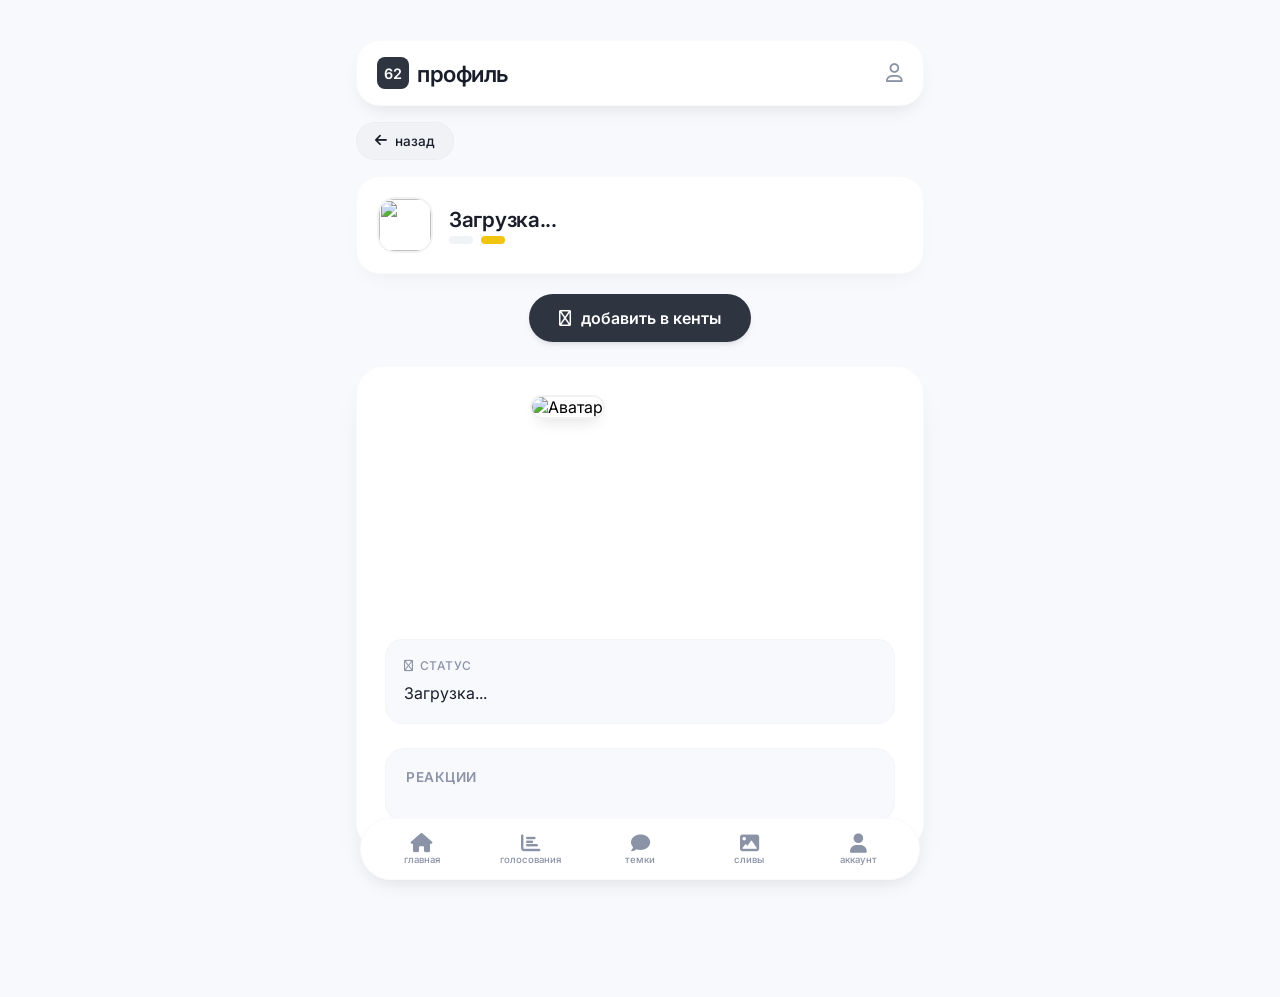
==== check_account.html @ 3375b4ac "Update check_account.html" ====
<!DOCTYPE html>
<html lang="ru">
<head>
    <meta charset="UTF-8">
    <meta name="viewport" content="width=device-width, initial-scale=1.0, maximum-scale=1.0, user-scalable=yes">
    <title>профиль пользователя | школа 62</title>
    <link rel="preconnect" href="https://fonts.googleapis.com">
    <link rel="preconnect" href="https://fonts.gstatic.com" crossorigin>
    <link href="https://fonts.googleapis.com/css2?family=Inter:wght@300;400;500;600;700&display=swap" rel="stylesheet">
    <style>
        * {
            margin: 0;
            padding: 0;
            box-sizing: border-box;
            font-family: 'Inter', -apple-system, BlinkMacSystemFont, sans-serif;
        }

        body {
            background: #f8f9fc;
            min-height: 100vh;
            display: flex;
            justify-content: center;
            align-items: flex-start;
            padding: 32px 0;
        }

        .container {
            max-width: 600px;
            width: 100%;
            background: #f8f9fc;
            position: relative;
            padding: 0 16px;
        }

        .main-content {
            display: block;
            padding-bottom: 90px;
        }

        /* HEADER */
        .header {
            background: #ffffff;
            border-radius: 24px;
            padding: 16px 20px;
            margin: 8px 0 16px 0;
            box-shadow: 0 10px 20px -8px rgba(0, 0, 0, 0.1);
            border: 1px solid rgba(0, 0, 0, 0.02);
        }

        .header-content {
            display: flex;
            justify-content: space-between;
            align-items: center;
        }

        .logo {
            display: flex;
            align-items: center;
            gap: 8px;
        }

        .logo-icon {
            width: 32px;
            height: 32px;
            background: #2e3440;
            border-radius: 8px;
            display: flex;
            align-items: center;
            justify-content: center;
            color: white;
            font-weight: 600;
            font-size: 0.9rem;
        }

        .logo h1 {
            font-size: 1.4rem;
            font-weight: 600;
            color: #1a1e2b;
            letter-spacing: -0.5px;
        }

        .header-icons {
            display: flex;
            gap: 16px;
        }

        .header-icon {
            font-size: 1.2rem;
            color: #8b93a6;
            transition: color 0.2s;
            cursor: pointer;
            text-decoration: none;
        }

        .header-icon:hover {
            color: #2e3440;
        }

        /* BACK LINK */
        .back-link {
            margin-bottom: 16px;
        }

        .back-btn {
            background: #f0f2f5;
            color: #1a1e2b;
            border: none;
            padding: 10px 18px;
            border-radius: 30px;
            font-weight: 500;
            font-size: 0.85rem;
            cursor: pointer;
            transition: all 0.2s;
            border: 1px solid rgba(0, 0, 0, 0.02);
            display: inline-flex;
            align-items: center;
            gap: 8px;
            text-decoration: none;
        }

        .back-btn:hover {
            background: #e4e6e9;
        }

        /* USER INFO BAR */
        .user-info-bar {
            background: #ffffff;
            border-radius: 24px;
            padding: 20px;
            margin-bottom: 20px;
            display: flex;
            flex-wrap: wrap;
            align-items: center;
            gap: 16px;
            box-shadow: 0 10px 20px -8px rgba(0, 0, 0, 0.05);
            border: 1px solid rgba(0, 0, 0, 0.02);
        }

        .user-avatar-mini {
            width: 56px;
            height: 56px;
            border-radius: 18px;
            overflow: hidden;
            border: 2px solid rgba(0, 0, 0, 0.05);
            flex-shrink: 0;
        }

        .user-avatar-mini img {
            width: 100%;
            height: 100%;
            object-fit: cover;
        }

        .user-details {
            flex: 1;
        }

        .user-nickname-wrapper {
            position: relative;
            display: inline-block;
            cursor: pointer;
        }

        .user-nickname {
            font-weight: 600;
            font-size: 1.3rem;
            color: #1a1e2b;
            letter-spacing: -0.3px;
        }

        .user-meta {
            display: flex;
            gap: 8px;
            align-items: center;
            flex-wrap: wrap;
            margin-top: 4px;
        }

        .user-class {
            background: #f0f2f5;
            color: #1a1e2b;
            padding: 4px 12px;
            border-radius: 30px;
            font-size: 0.75rem;
            font-weight: 500;
        }

        .user-prime {
            background: #f1c40f;
            color: #1a1e2b;
            padding: 4px 12px;
            border-radius: 30px;
            font-size: 0.75rem;
            font-weight: 600;
        }

        /* MINI PROFILE CARD */
        .profile-mini-card {
            position: absolute;
            top: 100%;
            left: 0;
            background: white;
            border-radius: 20px;
            padding: 16px;
            width: 280px;
            box-shadow: 0 20px 30px -10px rgba(0, 0, 0, 0.15);
            border: 1px solid rgba(0, 0, 0, 0.05);
            z-index: 1000;
            opacity: 0;
            visibility: hidden;
            transition: all 0.2s;
            pointer-events: none;
            margin-top: 10px;
        }

        .user-nickname-wrapper:hover .profile-mini-card {
            opacity: 1;
            visibility: visible;
            pointer-events: all;
            transform: translateY(4px);
        }

        .mini-header {
            display: flex;
            align-items: center;
            gap: 12px;
            margin-bottom: 12px;
        }

        .mini-avatar {
            width: 48px;
            height: 48px;
            border-radius: 14px;
            object-fit: cover;
            border: 2px solid rgba(0, 0, 0, 0.05);
        }

        .mini-info h4 {
            font-weight: 600;
            color: #1a1e2b;
            margin-bottom: 2px;
        }

        .mini-info p {
            font-size: 0.7rem;
            color: #8b93a6;
        }

        .mini-stats {
            display: flex;
            gap: 12px;
            margin-bottom: 12px;
            padding: 8px 0;
            border-top: 1px solid #f0f2f5;
            border-bottom: 1px solid #f0f2f5;
        }

        .mini-stat {
            flex: 1;
            text-align: center;
        }

        .mini-stat-value {
            font-weight: 600;
            font-size: 0.9rem;
            color: #1a1e2b;
        }

        .mini-stat-label {
            font-size: 0.6rem;
            color: #8b93a6;
        }

        .mini-sticker {
            width: 40px;
            height: 40px;
            border-radius: 10px;
            object-fit: cover;
            border: none;
            box-shadow: 0 2px 4px rgba(0,0,0,0.1);
        }

        .mini-status {
            font-size: 0.85rem;
            color: #1a1e2b;
            font-style: italic;
            margin-bottom: 8px;
            background: #f8f9fc;
            padding: 8px 12px;
            border-radius: 12px;
        }

        /* PROFILE CARD */
        .profile-card {
            background: #ffffff;
            border-radius: 28px;
            padding: 28px;
            margin-bottom: 24px;
            box-shadow: 0 20px 30px -10px rgba(0, 0, 0, 0.1);
            border: 1px solid rgba(0, 0, 0, 0.02);
        }

        /* AVATAR CONTAINER */
        .avatar-container {
            position: relative;
            width: 220px;
            height: 220px;
            margin: 0 auto 24px;
        }

        .avatar-wrapper {
            position: relative;
            width: 100%;
            height: 100%;
        }

        .avatar {
            width: 100%;
            height: 100%;
            border-radius: 24px;
            object-fit: cover;
            border: 2px solid rgba(0, 0, 0, 0.05);
            box-shadow: 0 8px 16px -8px rgba(0, 0, 0, 0.2);
        }

        /* FRAMES */
        .avatar-frame-neon {
            position: absolute;
            top: -3px;
            left: -3px;
            right: -3px;
            bottom: -3px;
            border-radius: 26px;
            border: 3px solid #00ff88;
            box-shadow: 0 0 15px #00ff88;
            pointer-events: none;
        }

        .avatar-frame-gold {
            position: absolute;
            top: -3px;
            left: -3px;
            right: -3px;
            bottom: -3px;
            border-radius: 26px;
            border: 3px solid #f1c40f;
            box-shadow: 0 0 15px #f1c40f;
            pointer-events: none;
        }

        .avatar-frame-event {
            position: absolute;
            top: -3px;
            left: -3px;
            right: -3px;
            bottom: -3px;
            border-radius: 26px;
            border: 3px solid #ff6b6b;
            box-shadow: 0 0 15px #ff6b6b;
            pointer-events: none;
        }

        /* STICKERS - без обводки */
        .sticker {
            position: absolute;
            width: 70px;
            height: 70px;
            border-radius: 16px;
            object-fit: cover;
            border: none;
            box-shadow: 0 4px 8px -4px rgba(0, 0, 0, 0.2);
            z-index: 5;
        }

        .sticker-pos-1 { top: -10px; left: -10px; width: 60px; height: 60px; }
        .sticker-pos-2 { top: -10px; right: -10px; width: 60px; height: 60px; }
        .sticker-pos-3 { bottom: -10px; left: -10px; width: 60px; height: 60px; }
        .sticker-pos-4 { bottom: -10px; right: -10px; width: 60px; height: 60px; }
        .sticker-pos-5 { top: 50%; left: 50%; transform: translate(-50%, -50%); width: 120px; height: 120px; }
        .sticker-pos-6 { top: -10px; left: 50%; transform: translateX(-50%); }
        .sticker-pos-7 { bottom: -10px; left: 50%; transform: translateX(-50%); }
        .sticker-pos-8 { left: -10px; top: 50%; transform: translateY(-50%); }
        .sticker-pos-9 { right: -10px; top: 50%; transform: translateY(-50%); }

        /* STATUS SECTION */
        .status-section {
            background: #f8f9fc;
            border-radius: 18px;
            padding: 18px;
            margin-bottom: 24px;
            border-left: 3px solid #2e3440;
            border: 1px solid rgba(0, 0, 0, 0.02);
        }

        .status-label {
            font-size: 0.75rem;
            font-weight: 500;
            color: #8b93a6;
            text-transform: uppercase;
            letter-spacing: 0.5px;
            margin-bottom: 8px;
            display: flex;
            align-items: center;
            gap: 6px;
        }

        .status-text {
            font-size: 1rem;
            color: #1a1e2b;
            line-height: 1.5;
        }

        /* FRIEND ACTION BUTTON */
        .friend-action {
            display: flex;
            justify-content: center;
            margin-bottom: 24px;
        }

        .friend-action-btn {
            background: #2e3440;
            color: white;
            border: none;
            padding: 14px 30px;
            border-radius: 40px;
            font-weight: 600;
            font-size: 1rem;
            cursor: pointer;
            transition: all 0.2s;
            display: inline-flex;
            align-items: center;
            gap: 10px;
            box-shadow: 0 4px 8px -4px rgba(0, 0, 0, 0.2);
        }

        .friend-action-btn:hover {
            background: #1a1e2b;
            transform: translateY(-2px);
        }

        .friend-action-btn:active {
            transform: translateY(0);
        }

        .friend-action-btn.pending {
            background: #8b93a6;
            cursor: default;
        }

        .friend-action-btn.pending:hover {
            transform: none;
        }

        .friend-action-btn.accepted {
            background: #27ae60;
        }

        .friend-action-btn.accepted:hover {
            background: #27ae60;
            transform: none;
            cursor: default;
        }

        /* STICKERS GRID */
        .stickers-grid-section {
            background: #f8f9fc;
            border-radius: 20px;
            padding: 20px;
            margin-bottom: 24px;
            border: 1px solid rgba(0, 0, 0, 0.02);
        }

        .stickers-grid-section h3 {
            font-size: 0.85rem;
            font-weight: 600;
            color: #8b93a6;
            text-transform: uppercase;
            letter-spacing: 0.5px;
            margin-bottom: 16px;
            display: flex;
            align-items: center;
            gap: 8px;
        }

        .stickers-grid {
            display: grid;
            grid-template-columns: repeat(auto-fill, minmax(80px, 1fr));
            gap: 16px;
        }

        .sticker-thumb {
            background: #ffffff;
            border-radius: 16px;
            padding: 12px;
            text-align: center;
            border: 1px solid rgba(0, 0, 0, 0.05);
        }

        .sticker-thumb img {
            width: 60px;
            height: 60px;
            object-fit: cover;
            border-radius: 12px;
            margin-bottom: 6px;
            border: none;
        }

        .sticker-rarity {
            font-size: 0.65rem;
            color: #8b93a6;
        }

        /* REACTIONS */
        .reactions-section {
            background: #f8f9fc;
            border-radius: 20px;
            padding: 20px;
            border: 1px solid rgba(0, 0, 0, 0.02);
        }

        .reactions-title {
            font-size: 0.85rem;
            font-weight: 600;
            color: #8b93a6;
            text-transform: uppercase;
            letter-spacing: 0.5px;
            margin-bottom: 16px;
        }

        .reactions-grid {
            display: flex;
            gap: 12px;
            flex-wrap: wrap;
        }

        .reaction-item {
            background: #ffffff;
            border: 1px solid rgba(0, 0, 0, 0.05);
            border-radius: 40px;
            padding: 10px 18px;
            font-size: 1.1rem;
            cursor: pointer;
            transition: all 0.2s;
            display: flex;
            align-items: center;
            gap: 8px;
        }

        .reaction-item:hover {
            border-color: #2e3440;
            transform: translateY(-2px);
        }

        .reaction-count {
            font-size: 0.85rem;
            color: #8b93a6;
            font-weight: 500;
        }

        /* BOTTOM NAVIGATION */
        .bottom-nav {
            position: fixed;
            bottom: 20px;
            left: 50%;
            transform: translateX(-50%);
            max-width: 560px;
            width: calc(100% - 32px);
            background: #ffffff;
            border-radius: 40px;
            padding: 6px;
            display: flex;
            justify-content: space-around;
            box-shadow: 0 10px 20px -8px rgba(0, 0, 0, 0.1);
            border: 1px solid rgba(0, 0, 0, 0.02);
            z-index: 1000;
            backdrop-filter: blur(10px);
            background: rgba(255, 255, 255, 0.95);
        }

        .nav-item-bottom {
            display: flex;
            flex-direction: column;
            align-items: center;
            color: #8b93a6;
            text-decoration: none;
            font-size: 0.6rem;
            font-weight: 500;
            flex: 1;
            padding: 8px 0;
            border-radius: 30px;
            transition: all 0.2s;
        }

        .nav-item-bottom.active {
            background: #f0f2f5;
            color: #2e3440;
        }

        .nav-item-bottom:hover {
            color: #2e3440;
            background: #f8f9fc;
        }

        .nav-icon-bottom {
            font-size: 1.2rem;
            margin-bottom: 2px;
        }

        /* MESSAGES */
        .message {
            position: fixed;
            top: 20px;
            right: 20px;
            padding: 12px 20px;
            border-radius: 30px;
            color: white;
            font-weight: 500;
            font-size: 0.85rem;
            z-index: 10002;
            animation: slideIn 0.2s;
            box-shadow: 0 10px 20px -8px rgba(0, 0, 0, 0.15);
        }

        @keyframes slideIn {
            from { transform: translateX(100%); opacity: 0; }
            to { transform: translateX(0); opacity: 1; }
        }

        .message.success { background: #2e3440; }
        .message.error { background: #c0392b; }

        /* LOADER */
        .loader {
            border: 2px solid #f0f2f5;
            border-top: 2px solid #2e3440;
            border-radius: 50%;
            width: 32px;
            height: 32px;
            animation: spin 1s linear infinite;
            margin: 40px auto;
        }

        @keyframes spin {
            0% { transform: rotate(0deg); }
            100% { transform: rotate(360deg); }
        }

        /* RESPONSIVE */
        @media (max-width: 600px) {
            body {
                padding: 16px 0;
            }

            .profile-card {
                padding: 20px;
            }

            .avatar-container {
                width: 180px;
                height: 180px;
            }

            .reactions-grid {
                justify-content: center;
            }
        }
    </style>
    <link rel="stylesheet" href="https://cdnjs.cloudflare.com/ajax/libs/font-awesome/6.0.0/css/all.min.css">
</head>
<body>
    <div class="container">
        <div class="main-content">
            <!-- Header -->
            <div class="header">
                <div class="header-content">
                    <div class="logo">
                        <div class="logo-icon">62</div>
                        <h1>профиль</h1>
                    </div>
                    <div class="header-icons">
                        <a href="https://ggfh-becouse.github.io/school62-vote/account.html" class="header-icon">
                            <i class="far fa-user"></i>
                        </a>
                    </div>
                </div>
            </div>

            <!-- Back link -->
            <div class="back-link">
                <a href="javascript:history.back()" class="back-btn">
                    <i class="fas fa-arrow-left"></i> назад
                </a>
            </div>

            <!-- User Info Bar -->
            <div class="user-info-bar" id="userInfoBar">
                <div class="user-avatar-mini">
                    <img src="https://i.pravatar.cc/300" id="miniAvatar" alt="">
                </div>
                <div class="user-details">
                    <div class="user-nickname-wrapper" id="nicknameWrapper">
                        <span class="user-nickname" id="userNickname">Загрузка...</span>
                        <!-- Мини-карточка будет здесь -->
                    </div>
                    <div class="user-meta">
                        <span class="user-class" id="userClass"></span>
                        <span class="user-prime" id="userPrime"></span>
                    </div>
                </div>
            </div>

            <!-- Friend Action Button -->
            <div class="friend-action">
                <button class="friend-action-btn" id="friendActionBtn" onclick="handleFriendAction()">
                    <i class="far fa-user-plus"></i> добавить в кенты
                </button>
            </div>

            <!-- Profile Card -->
            <div class="profile-card">
                <!-- Avatar with stickers (без обводки) -->
                <div class="avatar-container" id="avatarContainer">
                    <div class="avatar-wrapper">
                        <img src="https://i.pravatar.cc/300" class="avatar" id="avatar" alt="Аватар">
                        <div id="avatarFrame"></div>
                    </div>
                </div>

                <!-- Status -->
                <div class="status-section">
                    <div class="status-label">
                        <i class="far fa-pen"></i> статус
                    </div>
                    <div class="status-text" id="statusDisplay">Загрузка...</div>
                </div>

                <!-- All Stickers Grid -->
                <div class="stickers-grid-section" id="stickersSection" style="display: none;">
                    <h3><i class="far fa-star"></i> стикеры</h3>
                    <div class="stickers-grid" id="stickersGrid"></div>
                </div>

                <!-- Reactions -->
                <div class="reactions-section">
                    <div class="reactions-title">реакции</div>
                    <div class="reactions-grid" id="reactionsGrid"></div>
                </div>
            </div>
        </div>
    </div>

  <!-- Bottom Navigation -->
<nav class="bottom-nav">
    <a href="https://ggfh-becouse.github.io/school62-vote/index.html" class="nav-item-bottom">
        <i class="fas fa-home nav-icon-bottom"></i>
        <span>главная</span>
    </a>
    <a href="https://ggfh-becouse.github.io/school62-vote/votes.html" class="nav-item-bottom">
        <i class="fas fa-chart-bar nav-icon-bottom"></i>
        <span>голосования</span>
    </a>
    <a href="https://ggfh-becouse.github.io/school62-vote/threads.html" class="nav-item-bottom">
        <i class="fas fa-comment nav-icon-bottom"></i>
        <span>темки</span>
    </a>
    <a href="https://ggfh-becouse.github.io/school62-vote/slivy.html" class="nav-item-bottom">
        <i class="fas fa-image nav-icon-bottom"></i>
        <span>сливы</span>
    </a>
    <a href="https://ggfh-becouse.github.io/school62-vote/your_account.html" class="nav-item-bottom"> <!-- ИЗМЕНЕНО -->
        <i class="fas fa-user nav-icon-bottom"></i>
        <span>аккаунт</span>
    </a>
</nav>
    <div id="messageContainer"></div>

    <script src="https://cdn.jsdelivr.net/npm/@supabase/supabase-js@2"></script>
    <script>
        const SUPABASE_URL = 'https://wdcwxvxkvyncybsefotj.supabase.co';
        const SUPABASE_KEY = 'sb_publishable_VMEPI3FAZoKDgX4ae_pqcg_Euvs40hM';
        const supabaseClient = supabase.createClient(SUPABASE_URL, SUPABASE_KEY);

        // ============================================
        // СОСТОЯНИЕ
        // ============================================
        let profileUser = null;
        let currentUserId = localStorage.getItem('userId');
        let friendStatus = null; // 'none', 'pending', 'accepted', 'sent'
        let friendRequestId = null;

        // ============================================
        // ЗАГРУЗКА ПРОФИЛЯ
        // ============================================
        async function loadProfile() {
            const urlParams = new URLSearchParams(window.location.search);
            const profileId = urlParams.get('id');

            if (!profileId) {
                showMessage('ID пользователя не указан', 'error');
                setTimeout(() => window.history.back(), 2000);
                return;
            }

            if (profileId === currentUserId) {
                window.location.href = 'https://ggfh-becouse.github.io/school62-vote/your_account.html';
                return;
            }

            try {
                const { data, error } = await supabaseClient
                    .from('users')
                    .select('*')
                    .eq('id', profileId)
                    .single();

                if (error || !data) {
                    showMessage('Пользователь не найден', 'error');
                    setTimeout(() => window.history.back(), 2000);
                    return;
                }

                profileUser = data;
                
                // Загружаем данные
                await Promise.all([
                    loadUserData(),
                    loadStickers(),
                    loadReactions(),
                    loadFrame(),
                    checkFriendStatus()
                ]);

            } catch (error) {
                console.error('Ошибка:', error);
                showMessage('Ошибка загрузки профиля', 'error');
            }
        }

        // ============================================
        // ЗАГРУЗКА ДАННЫХ ПОЛЬЗОВАТЕЛЯ
        // ============================================
        async function loadUserData() {
            document.getElementById('userNickname').textContent = profileUser.display_name || profileUser.nickname;
            document.getElementById('userClass').textContent = profileUser.class || 'Класс не указан';
            document.getElementById('userPrime').textContent = profileUser.is_prime ? 'prime' : 'обычный';
            
            const avatarUrl = profileUser.avatar_url || 'https://i.pravatar.cc/300';
            document.getElementById('avatar').src = avatarUrl;
            document.getElementById('miniAvatar').src = avatarUrl;
            
            document.getElementById('statusDisplay').textContent = profileUser.status || 'Статус не установлен';
        }

        // ============================================
        // ЗАГРУЗКА РАМКИ
        // ============================================
        async function loadFrame() {
            const frameDiv = document.getElementById('avatarFrame');
            const frame = profileUser.frame || 'standard';
            
            const frames = {
                standard: '',
                neon: '<div class="avatar-frame-neon"></div>',
                gold: '<div class="avatar-frame-gold"></div>',
                event: '<div class="avatar-frame-event"></div>'
            };
            
            frameDiv.innerHTML = frames[frame] || '';
        }

        // ============================================
        // ЗАГРУЗКА СТИКЕРОВ
        // ============================================
        async function loadStickers() {
            try {
                const { data, error } = await supabaseClient
                    .from('user_stickers')
                    .select('*')
                    .eq('user_id', profileUser.id);

                if (error) throw error;

                if (!data || data.length === 0) {
                    document.getElementById('stickersSection').style.display = 'none';
                    return;
                }

                document.getElementById('stickersSection').style.display = 'block';

                // Отображаем стикеры на аватаре
                const container = document.getElementById('avatarContainer');
                const existingStickers = container.querySelectorAll('.sticker');
                existingStickers.forEach(s => s.remove());

                data.forEach((sticker) => {
                    const stickerEl = document.createElement('img');
                    stickerEl.src = sticker.sticker_url;
                    stickerEl.className = `sticker ${sticker.position}`;
                    stickerEl.onerror = () => stickerEl.remove();
                    container.appendChild(stickerEl);
                });

                // Отображаем стикеры в сетке
                const grid = document.getElementById('stickersGrid');
                let gridHtml = '';
                
                data.forEach(sticker => {
                    gridHtml += `
                        <div class="sticker-thumb">
                            <img src="${sticker.sticker_url}" alt="Стикер">
                            <div class="sticker-rarity">${sticker.rarity || 'обычный'}</div>
                        </div>
                    `;
                });
                
                grid.innerHTML = gridHtml;

            } catch (error) {
                console.error('Ошибка загрузки стикеров:', error);
            }
        }

        // ============================================
        // ПРОВЕРКА СТАТУСА ДРУЖБЫ
        // ============================================
        async function checkFriendStatus() {
            if (!currentUserId) {
                friendStatus = 'none';
                updateFriendButton();
                return;
            }

            try {
                // Проверяем, есть ли уже запрос от текущего пользователя к этому профилю
                const { data: sentData } = await supabaseClient
                    .from('friends')
                    .select('id')
                    .eq('user_id', currentUserId)
                    .eq('friend_id', profileUser.id)
                    .eq('status', 'pending')
                    .maybeSingle();

                if (sentData) {
                    friendStatus = 'sent';
                    friendRequestId = sentData.id;
                    updateFriendButton();
                    return;
                }

                // Проверяем, есть ли запрос от этого профиля к текущему пользователю
                const { data: receivedData } = await supabaseClient
                    .from('friends')
                    .select('id')
                    .eq('user_id', profileUser.id)
                    .eq('friend_id', currentUserId)
                    .eq('status', 'pending')
                    .maybeSingle();

                if (receivedData) {
                    friendStatus = 'pending';
                    friendRequestId = receivedData.id;
                    updateFriendButton();
                    return;
                }

                // Проверяем, являются ли они уже друзьями
                const { data: friendData } = await supabaseClient
                    .from('friends')
                    .select('id')
                    .eq('user_id', currentUserId)
                    .eq('friend_id', profileUser.id)
                    .eq('status', 'accepted')
                    .maybeSingle();

                if (friendData) {
                    friendStatus = 'accepted';
                    updateFriendButton();
                    return;
                }

                friendStatus = 'none';
                updateFriendButton();

            } catch (error) {
                console.error('Ошибка проверки статуса дружбы:', error);
                friendStatus = 'none';
                updateFriendButton();
            }
        }

        function updateFriendButton() {
            const btn = document.getElementById('friendActionBtn');
            
            const states = {
                none: {
                    html: '<i class="far fa-user-plus"></i> добавить в кенты',
                    className: ''
                },
                sent: {
                    html: '<i class="far fa-clock"></i> запрос отправлен',
                    className: 'pending'
                },
                pending: {
                    html: '<i class="far fa-bell"></i> принять запрос',
                    className: ''
                },
                accepted: {
                    html: '<i class="far fa-check"></i> уже в кентах',
                    className: 'accepted'
                }
            };

            const state = states[friendStatus] || states.none;
            btn.innerHTML = state.html;
            btn.className = `friend-action-btn ${state.className}`;
        }

        // ============================================
        // ОБРАБОТКА ДЕЙСТВИЙ С ДРУЗЬЯМИ
        // ============================================
        window.handleFriendAction = async function() {
            if (!currentUserId) {
                showMessage('войдите, чтобы добавлять в кенты', 'error');
                return;
            }

            try {
                switch (friendStatus) {
                    case 'none':
                        // Отправляем запрос в друзья
                        const { data, error } = await supabaseClient
                            .from('friends')
                            .insert({
                                user_id: currentUserId,
                                friend_id: profileUser.id,
                                status: 'pending'
                            })
                            .select()
                            .single();

                        if (error) throw error;

                        friendStatus = 'sent';
                        friendRequestId = data.id;
                        updateFriendButton();
                        showMessage('✅ запрос отправлен', 'success');
                        break;

                    case 'pending':
                        // Принимаем запрос
                        const { error: acceptError } = await supabaseClient
                            .from('friends')
                            .update({ status: 'accepted' })
                            .eq('id', friendRequestId);

                        if (acceptError) throw acceptError;

                        friendStatus = 'accepted';
                        updateFriendButton();
                        showMessage('✅ запрос принят', 'success');
                        break;

                    case 'sent':
                        // Отменяем отправленный запрос
                        if (confirm('Отменить запрос?')) {
                            const { error: deleteError } = await supabaseClient
                                .from('friends')
                                .delete()
                                .eq('id', friendRequestId);

                            if (deleteError) throw deleteError;

                            friendStatus = 'none';
                            friendRequestId = null;
                            updateFriendButton();
                            showMessage('✖️ запрос отменен', 'success');
                        }
                        break;

                    case 'accepted':
                        // Удаляем из друзей
                        if (confirm('Удалить из кентов?')) {
                            const { error: removeError } = await supabaseClient
                                .from('friends')
                                .delete()
                                .eq('user_id', currentUserId)
                                .eq('friend_id', profileUser.id);

                            if (removeError) throw removeError;

                            friendStatus = 'none';
                            updateFriendButton();
                            showMessage('👋 кент удален', 'success');
                        }
                        break;
                }
            } catch (error) {
                console.error('Ошибка:', error);
                showMessage('ошибка: ' + error.message, 'error');
            }
        };

        // ============================================
        // ЗАГРУЗКА РЕАКЦИЙ
        // ============================================
        async function loadReactions() {
            try {
                const { data, error } = await supabaseClient
                    .from('profile_reactions')
                    .select('*')
                    .eq('user_id', profileUser.id);

                if (error) throw error;

                const grid = document.getElementById('reactionsGrid');
                const reactions = ['❤️', '🔥', '😎', '🤡', '💀'];
                
                let html = '';
                reactions.forEach(reaction => {
                    const found = data?.find(r => r.reaction === reaction);
                    const count = found?.count || 0;
                    
                    html += `
                        <div class="reaction-item" onclick="addReaction('${reaction}')">
                            ${reaction} <span class="reaction-count">${count}</span>
                        </div>
                    `;
                });
                
                grid.innerHTML = html;

            } catch (error) {
                console.error('Ошибка загрузки реакций:', error);
            }
        }

        // ============================================
        // ДОБАВЛЕНИЕ РЕАКЦИИ
        // ============================================
        window.addReaction = async function(reaction) {
            if (!currentUserId) {
                showMessage('войдите, чтобы ставить реакции', 'error');
                return;
            }

            if (currentUserId === profileUser.id) {
                showMessage('нельзя ставить реакции себе', 'error');
                return;
            }

            try {
                const { error } = await supabaseClient
                    .from('profile_reactions')
                    .upsert({
                        user_id: profileUser.id,
                        reaction: reaction,
                        count: supabaseClient.rpc('increment', { x: 1 })
                    });

                if (error) throw error;

                await loadReactions();
                showMessage('✅ реакция добавлена', 'success');

            } catch (error) {
                console.error('Ошибка:', error);
                showMessage('ошибка: ' + error.message, 'error');
            }
        };

        // ============================================
        // МИНИ-КАРТОЧКА
        // ============================================
        async function createMiniCard() {
            const wrapper = document.getElementById('nicknameWrapper');
            
            const { count: commentsCount } = await supabaseClient
                .from('comments')
                .select('*', { count: 'exact', head: true })
                .eq('name', profileUser.nickname);

            const { count: stickersCount } = await supabaseClient
                .from('user_stickers')
                .select('*', { count: 'exact', head: true })
                .eq('user_id', profileUser.id);

            const { data: stickers } = await supabaseClient
                .from('user_stickers')
                .select('*')
                .eq('user_id', profileUser.id)
                .limit(1);

            const miniCard = document.createElement('div');
            miniCard.className = 'profile-mini-card';
            
            miniCard.innerHTML = `
                <div class="mini-header">
                    <img src="${profileUser.avatar_url || 'https://i.pravatar.cc/300'}" class="mini-avatar">
                    <div class="mini-info">
                        <h4>${profileUser.display_name || profileUser.nickname}</h4>
                        <p>${profileUser.class || 'класс не указан'}</p>
                    </div>
                    ${stickers?.length ? `<img src="${stickers[0].sticker_url}" class="mini-sticker">` : ''}
                </div>
                <div class="mini-stats">
                    <div class="mini-stat">
                        <div class="mini-stat-value">${commentsCount || 0}</div>
                        <div class="mini-stat-label">комменты</div>
                    </div>
                    <div class="mini-stat">
                        <div class="mini-stat-value">${stickersCount || 0}</div>
                        <div class="mini-stat-label">стикеры</div>
                    </div>
                </div>
                ${profileUser.status ? `<div class="mini-status">"${profileUser.status}"</div>` : ''}
            `;
            
            wrapper.appendChild(miniCard);
        }

        // ============================================
        // ВСПОМОГАТЕЛЬНЫЕ
        // ============================================
        function showMessage(text, type) {
            const container = document.getElementById('messageContainer');
            const msg = document.createElement('div');
            msg.className = `message ${type}`;
            msg.textContent = text;
            container.appendChild(msg);
            setTimeout(() => msg.remove(), 3000);
        }

        // ============================================
        // ИНИЦИАЛИЗАЦИЯ
        // ============================================
        document.addEventListener('DOMContentLoaded', async () => {
            await loadProfile();
            setTimeout(createMiniCard, 500);
        });
    </script>
</body>
</html>
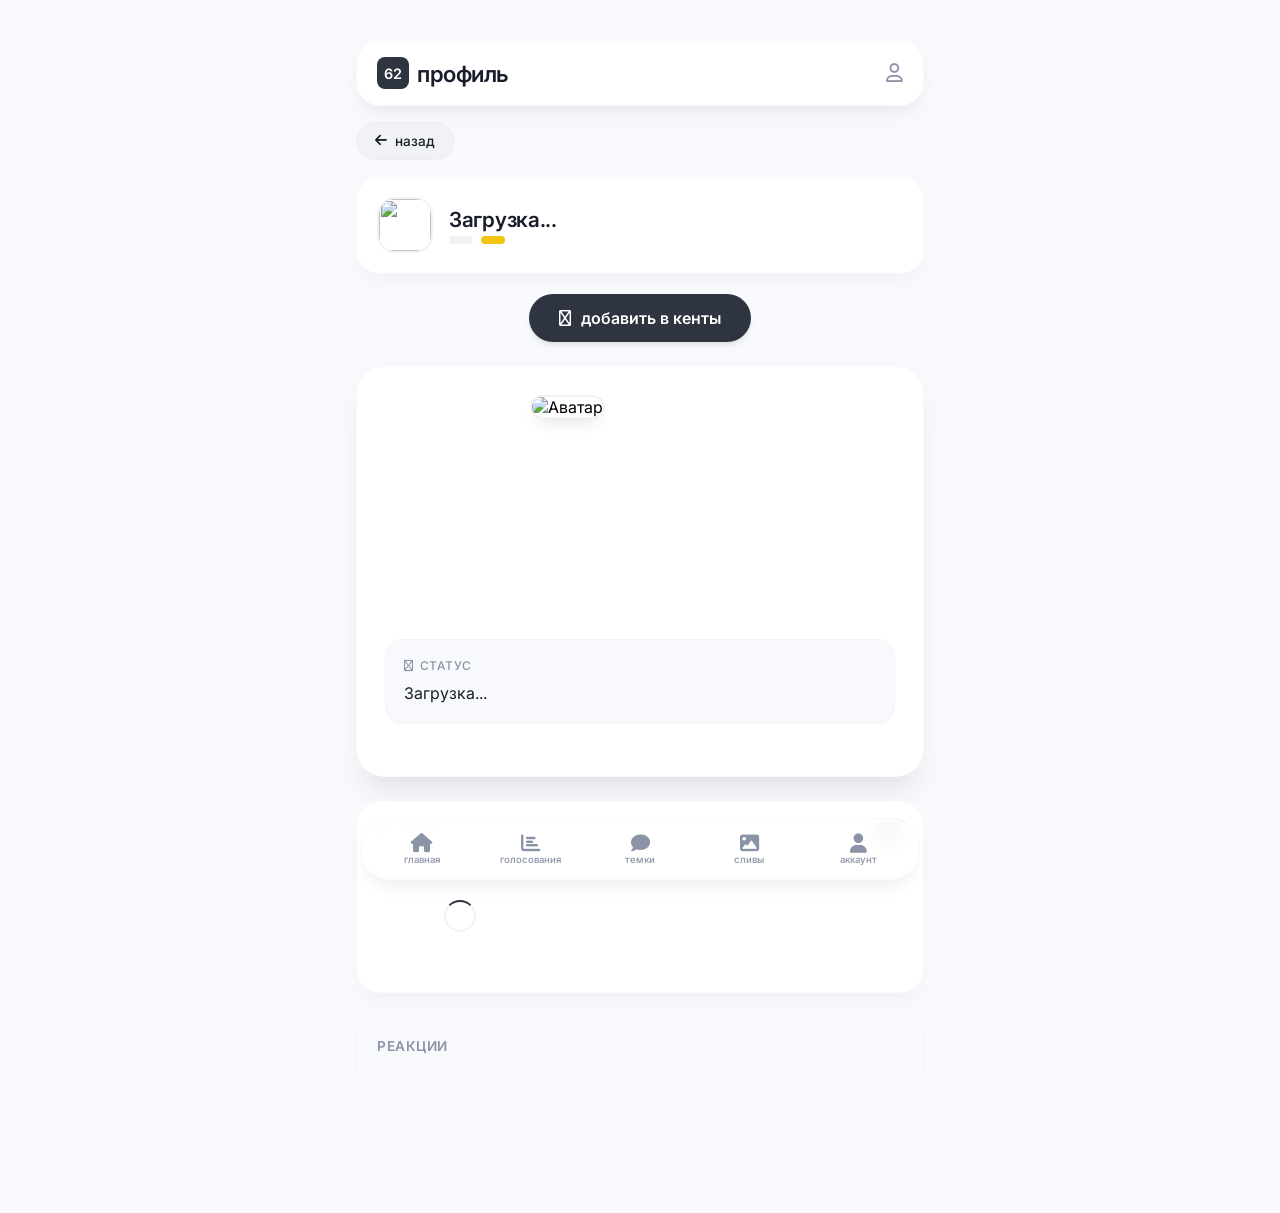
==== commit d89325cc: "Update check_account.html" ====
--- a/check_account.html
+++ b/check_account.html
@@ -360,7 +360,7 @@
             pointer-events: none;
         }
 
-        /* STICKERS - без обводки */
+        /* STICKERS */
         .sticker {
             position: absolute;
             width: 70px;
@@ -459,6 +459,131 @@
             background: #27ae60;
             transform: none;
             cursor: default;
+        }
+
+        /* FRIENDS SECTION - НОВОЕ */
+        .friends-section {
+            background: #ffffff;
+            border-radius: 24px;
+            padding: 20px;
+            margin-bottom: 24px;
+            box-shadow: 0 10px 20px -8px rgba(0, 0, 0, 0.05);
+            border: 1px solid rgba(0, 0, 0, 0.02);
+        }
+
+        .friends-header {
+            display: flex;
+            justify-content: space-between;
+            align-items: center;
+            margin-bottom: 16px;
+        }
+
+        .friends-header h3 {
+            font-size: 0.85rem;
+            font-weight: 600;
+            color: #8b93a6;
+            text-transform: uppercase;
+            letter-spacing: 0.5px;
+            display: flex;
+            align-items: center;
+            gap: 8px;
+        }
+
+        .friends-count {
+            background: #2e3440;
+            color: white;
+            padding: 4px 10px;
+            border-radius: 30px;
+            font-size: 0.7rem;
+            font-weight: 600;
+        }
+
+        .friends-grid {
+            display: grid;
+            grid-template-columns: repeat(auto-fill, minmax(140px, 1fr));
+            gap: 12px;
+            max-height: 300px;
+            overflow-y: auto;
+            padding-right: 4px;
+        }
+
+        .friend-card {
+            background: #f8f9fc;
+            border-radius: 18px;
+            padding: 12px;
+            display: flex;
+            align-items: center;
+            gap: 10px;
+            border: 1px solid rgba(0, 0, 0, 0.02);
+            transition: all 0.2s;
+            cursor: pointer;
+            text-decoration: none;
+            color: inherit;
+        }
+
+        .friend-card:hover {
+            transform: translateY(-2px);
+            box-shadow: 0 8px 16px -8px rgba(0, 0, 0, 0.1);
+        }
+
+        .friend-avatar {
+            width: 48px;
+            height: 48px;
+            border-radius: 16px;
+            overflow: hidden;
+            border: 2px solid rgba(0, 0, 0, 0.05);
+            flex-shrink: 0;
+        }
+
+        .friend-avatar img {
+            width: 100%;
+            height: 100%;
+            object-fit: cover;
+        }
+
+        .friend-info {
+            flex: 1;
+            min-width: 0;
+        }
+
+        .friend-name {
+            font-weight: 600;
+            color: #1a1e2b;
+            margin-bottom: 2px;
+            font-size: 0.9rem;
+            white-space: nowrap;
+            overflow: hidden;
+            text-overflow: ellipsis;
+        }
+
+        .friend-class {
+            font-size: 0.65rem;
+            color: #8b93a6;
+            background: #f0f2f5;
+            padding: 2px 8px;
+            border-radius: 30px;
+            display: inline-block;
+        }
+
+        .friend-badge {
+            display: inline-flex;
+            align-items: center;
+            gap: 2px;
+            background: #f1c40f;
+            color: #1a1e2b;
+            padding: 2px 6px;
+            border-radius: 30px;
+            font-size: 0.6rem;
+            font-weight: 600;
+            margin-left: 4px;
+        }
+
+        .empty-friends {
+            text-align: center;
+            padding: 30px;
+            color: #8b93a6;
+            font-size: 0.9rem;
+            grid-column: 1/-1;
         }
 
         /* STICKERS GRID */
@@ -662,6 +787,10 @@
 
             .reactions-grid {
                 justify-content: center;
+            }
+
+            .friends-grid {
+                grid-template-columns: 1fr;
             }
         }
     </style>
@@ -678,7 +807,7 @@
                         <h1>профиль</h1>
                     </div>
                     <div class="header-icons">
-                        <a href="https://ggfh-becouse.github.io/school62-vote/account.html" class="header-icon">
+                        <a href="https://ggfh-becouse.github.io/school62-vote/your_account.html" class="header-icon">
                             <i class="far fa-user"></i>
                         </a>
                     </div>
@@ -718,7 +847,7 @@
 
             <!-- Profile Card -->
             <div class="profile-card">
-                <!-- Avatar with stickers (без обводки) -->
+                <!-- Avatar with stickers -->
                 <div class="avatar-container" id="avatarContainer">
                     <div class="avatar-wrapper">
                         <img src="https://i.pravatar.cc/300" class="avatar" id="avatar" alt="Аватар">
@@ -733,45 +862,57 @@
                     </div>
                     <div class="status-text" id="statusDisplay">Загрузка...</div>
                 </div>
-
-                <!-- All Stickers Grid -->
-                <div class="stickers-grid-section" id="stickersSection" style="display: none;">
-                    <h3><i class="far fa-star"></i> стикеры</h3>
-                    <div class="stickers-grid" id="stickersGrid"></div>
+            </div>
+
+            <!-- FRIENDS SECTION - НОВОЕ -->
+            <div class="friends-section">
+                <div class="friends-header">
+                    <h3><i class="far fa-user-friends"></i> кенты</h3>
+                    <span class="friends-count" id="friendsCount">0</span>
                 </div>
-
-                <!-- Reactions -->
-                <div class="reactions-section">
-                    <div class="reactions-title">реакции</div>
-                    <div class="reactions-grid" id="reactionsGrid"></div>
+                <div class="friends-grid" id="friendsGrid">
+                    <div class="loader"></div>
                 </div>
+            </div>
+
+            <!-- All Stickers Grid -->
+            <div class="stickers-grid-section" id="stickersSection" style="display: none;">
+                <h3><i class="far fa-star"></i> стикеры</h3>
+                <div class="stickers-grid" id="stickersGrid"></div>
+            </div>
+
+            <!-- Reactions -->
+            <div class="reactions-section">
+                <div class="reactions-title">реакции</div>
+                <div class="reactions-grid" id="reactionsGrid"></div>
             </div>
         </div>
     </div>
 
-  <!-- Bottom Navigation -->
-<nav class="bottom-nav">
-    <a href="https://ggfh-becouse.github.io/school62-vote/index.html" class="nav-item-bottom">
-        <i class="fas fa-home nav-icon-bottom"></i>
-        <span>главная</span>
-    </a>
-    <a href="https://ggfh-becouse.github.io/school62-vote/votes.html" class="nav-item-bottom">
-        <i class="fas fa-chart-bar nav-icon-bottom"></i>
-        <span>голосования</span>
-    </a>
-    <a href="https://ggfh-becouse.github.io/school62-vote/threads.html" class="nav-item-bottom">
-        <i class="fas fa-comment nav-icon-bottom"></i>
-        <span>темки</span>
-    </a>
-    <a href="https://ggfh-becouse.github.io/school62-vote/slivy.html" class="nav-item-bottom">
-        <i class="fas fa-image nav-icon-bottom"></i>
-        <span>сливы</span>
-    </a>
-    <a href="https://ggfh-becouse.github.io/school62-vote/your_account.html" class="nav-item-bottom"> <!-- ИЗМЕНЕНО -->
-        <i class="fas fa-user nav-icon-bottom"></i>
-        <span>аккаунт</span>
-    </a>
-</nav>
+    <!-- Bottom Navigation -->
+    <nav class="bottom-nav">
+        <a href="https://ggfh-becouse.github.io/school62-vote/index.html" class="nav-item-bottom">
+            <i class="fas fa-home nav-icon-bottom"></i>
+            <span>главная</span>
+        </a>
+        <a href="https://ggfh-becouse.github.io/school62-vote/votes.html" class="nav-item-bottom">
+            <i class="fas fa-chart-bar nav-icon-bottom"></i>
+            <span>голосования</span>
+        </a>
+        <a href="https://ggfh-becouse.github.io/school62-vote/threads.html" class="nav-item-bottom">
+            <i class="fas fa-comment nav-icon-bottom"></i>
+            <span>темки</span>
+        </a>
+        <a href="https://ggfh-becouse.github.io/school62-vote/slivy.html" class="nav-item-bottom">
+            <i class="fas fa-image nav-icon-bottom"></i>
+            <span>сливы</span>
+        </a>
+        <a href="https://ggfh-becouse.github.io/school62-vote/your_account.html" class="nav-item-bottom">
+            <i class="fas fa-user nav-icon-bottom"></i>
+            <span>аккаунт</span>
+        </a>
+    </nav>
+
     <div id="messageContainer"></div>
 
     <script src="https://cdn.jsdelivr.net/npm/@supabase/supabase-js@2"></script>
@@ -785,8 +926,9 @@
         // ============================================
         let profileUser = null;
         let currentUserId = localStorage.getItem('userId');
-        let friendStatus = null; // 'none', 'pending', 'accepted', 'sent'
+        let friendStatus = null;
         let friendRequestId = null;
+        let friends = []; // Массив друзей
 
         // ============================================
         // ЗАГРУЗКА ПРОФИЛЯ
@@ -821,13 +963,13 @@
 
                 profileUser = data;
                 
-                // Загружаем данные
                 await Promise.all([
                     loadUserData(),
                     loadStickers(),
                     loadReactions(),
                     loadFrame(),
-                    checkFriendStatus()
+                    checkFriendStatus(),
+                    loadFriends() // Загружаем друзей пользователя
                 ]);
 
             } catch (error) {
@@ -837,7 +979,109 @@
         }
 
         // ============================================
-        // ЗАГРУЗКА ДАННЫХ ПОЛЬЗОВАТЕЛЯ
+        // ЗАГРУЗКА ДРУЗЕЙ - НОВАЯ ФУНКЦИЯ
+        // ============================================
+        async function loadFriends() {
+            try {
+                const userId = parseInt(profileUser.id);
+                
+                // Загружаем друзей (где пользователь - инициатор)
+                const { data: sentFriends, error: sentError } = await supabaseClient
+                    .from('friends')
+                    .select(`
+                        friend_id,
+                        users!friends_friend_id_fkey (
+                            id,
+                            nickname,
+                            display_name,
+                            class,
+                            avatar_url,
+                            is_prime,
+                            status
+                        )
+                    `)
+                    .eq('user_id', userId)
+                    .eq('status', 'accepted');
+
+                if (sentError) throw sentError;
+
+                // Загружаем друзей (где пользователь - получатель)
+                const { data: receivedFriends, error: receivedError } = await supabaseClient
+                    .from('friends')
+                    .select(`
+                        user_id,
+                        users!friends_user_id_fkey (
+                            id,
+                            nickname,
+                            display_name,
+                            class,
+                            avatar_url,
+                            is_prime,
+                            status
+                        )
+                    `)
+                    .eq('friend_id', userId)
+                    .eq('status', 'accepted');
+
+                if (receivedError) throw receivedError;
+
+                // Объединяем обоих друзей
+                friends = [
+                    ...(sentFriends?.map(f => f.users) || []),
+                    ...(receivedFriends?.map(f => f.users) || [])
+                ];
+                
+                document.getElementById('friendsCount').textContent = friends.length;
+                displayFriends();
+
+            } catch (error) {
+                console.error('Ошибка загрузки друзей:', error);
+                friends = [];
+                document.getElementById('friendsCount').textContent = '0';
+                document.getElementById('friendsGrid').innerHTML = '<div class="empty-friends">⚠️ ошибка загрузки</div>';
+            }
+        }
+
+        // ============================================
+        // ОТОБРАЖЕНИЕ ДРУЗЕЙ
+        // ============================================
+        function displayFriends() {
+            const grid = document.getElementById('friendsGrid');
+            
+            if (!friends || friends.length === 0) {
+                grid.innerHTML = '<div class="empty-friends">🤝 нет кентов</div>';
+                return;
+            }
+
+            let html = '';
+            friends.forEach(friend => {
+                if (!friend) return;
+                
+                const name = friend.display_name || friend.nickname || 'Пользователь';
+                const avatar = friend.avatar_url || 'https://i.pravatar.cc/300';
+                const className = friend.class || 'класс';
+                
+                html += `
+                    <a href="https://ggfh-becouse.github.io/school62-vote/check_account.html?id=${friend.id}" class="friend-card">
+                        <div class="friend-avatar">
+                            <img src="${avatar}" alt="">
+                        </div>
+                        <div class="friend-info">
+                            <div class="friend-name">
+                                ${escapeHtml(name)}
+                                ${friend.is_prime ? '<span class="friend-badge"><i class="fas fa-crown"></i></span>' : ''}
+                            </div>
+                            <span class="friend-class">${escapeHtml(className)}</span>
+                        </div>
+                    </a>
+                `;
+            });
+            
+            grid.innerHTML = html;
+        }
+
+        // ============================================
+        // ОСТАЛЬНЫЕ ФУНКЦИИ (без изменений)
         // ============================================
         async function loadUserData() {
             document.getElementById('userNickname').textContent = profileUser.display_name || profileUser.nickname;
@@ -851,9 +1095,6 @@
             document.getElementById('statusDisplay').textContent = profileUser.status || 'Статус не установлен';
         }
 
-        // ============================================
-        // ЗАГРУЗКА РАМКИ
-        // ============================================
         async function loadFrame() {
             const frameDiv = document.getElementById('avatarFrame');
             const frame = profileUser.frame || 'standard';
@@ -868,9 +1109,6 @@
             frameDiv.innerHTML = frames[frame] || '';
         }
 
-        // ============================================
-        // ЗАГРУЗКА СТИКЕРОВ
-        // ============================================
         async function loadStickers() {
             try {
                 const { data, error } = await supabaseClient
@@ -887,7 +1125,6 @@
 
                 document.getElementById('stickersSection').style.display = 'block';
 
-                // Отображаем стикеры на аватаре
                 const container = document.getElementById('avatarContainer');
                 const existingStickers = container.querySelectorAll('.sticker');
                 existingStickers.forEach(s => s.remove());
@@ -900,7 +1137,6 @@
                     container.appendChild(stickerEl);
                 });
 
-                // Отображаем стикеры в сетке
                 const grid = document.getElementById('stickersGrid');
                 let gridHtml = '';
                 
@@ -920,9 +1156,6 @@
             }
         }
 
-        // ============================================
-        // ПРОВЕРКА СТАТУСА ДРУЖБЫ
-        // ============================================
         async function checkFriendStatus() {
             if (!currentUserId) {
                 friendStatus = 'none';
@@ -931,51 +1164,48 @@
             }
 
             try {
-                // Проверяем, есть ли уже запрос от текущего пользователя к этому профилю
-                const { data: sentData } = await supabaseClient
+                const { data: sentData, error: sentError } = await supabaseClient
                     .from('friends')
-                    .select('id')
-                    .eq('user_id', currentUserId)
-                    .eq('friend_id', profileUser.id)
-                    .eq('status', 'pending')
+                    .select('id, status')
+                    .eq('user_id', parseInt(currentUserId))
+                    .eq('friend_id', parseInt(profileUser.id))
                     .maybeSingle();
 
+                if (sentError) throw sentError;
+
                 if (sentData) {
-                    friendStatus = 'sent';
-                    friendRequestId = sentData.id;
-                    updateFriendButton();
-                    return;
+                    if (sentData.status === 'pending') {
+                        friendStatus = 'sent';
+                        friendRequestId = sentData.id;
+                        updateFriendButton();
+                        return;
+                    } else if (sentData.status === 'accepted') {
+                        friendStatus = 'accepted';
+                        updateFriendButton();
+                        return;
+                    }
                 }
 
-                // Проверяем, есть ли запрос от этого профиля к текущему пользователю
-                const { data: receivedData } = await supabaseClient
+                const { data: receivedData, error: receivedError } = await supabaseClient
                     .from('friends')
-                    .select('id')
-                    .eq('user_id', profileUser.id)
-                    .eq('friend_id', currentUserId)
-                    .eq('status', 'pending')
+                    .select('id, status')
+                    .eq('user_id', parseInt(profileUser.id))
+                    .eq('friend_id', parseInt(currentUserId))
                     .maybeSingle();
 
+                if (receivedError) throw receivedError;
+
                 if (receivedData) {
-                    friendStatus = 'pending';
-                    friendRequestId = receivedData.id;
-                    updateFriendButton();
-                    return;
-                }
-
-                // Проверяем, являются ли они уже друзьями
-                const { data: friendData } = await supabaseClient
-                    .from('friends')
-                    .select('id')
-                    .eq('user_id', currentUserId)
-                    .eq('friend_id', profileUser.id)
-                    .eq('status', 'accepted')
-                    .maybeSingle();
-
-                if (friendData) {
-                    friendStatus = 'accepted';
-                    updateFriendButton();
-                    return;
+                    if (receivedData.status === 'pending') {
+                        friendStatus = 'pending';
+                        friendRequestId = receivedData.id;
+                        updateFriendButton();
+                        return;
+                    } else if (receivedData.status === 'accepted') {
+                        friendStatus = 'accepted';
+                        updateFriendButton();
+                        return;
+                    }
                 }
 
                 friendStatus = 'none';
@@ -1015,9 +1245,6 @@
             btn.className = `friend-action-btn ${state.className}`;
         }
 
-        // ============================================
-        // ОБРАБОТКА ДЕЙСТВИЙ С ДРУЗЬЯМИ
-        // ============================================
         window.handleFriendAction = async function() {
             if (!currentUserId) {
                 showMessage('войдите, чтобы добавлять в кенты', 'error');
@@ -1027,18 +1254,26 @@
             try {
                 switch (friendStatus) {
                     case 'none':
-                        // Отправляем запрос в друзья
                         const { data, error } = await supabaseClient
                             .from('friends')
                             .insert({
-                                user_id: currentUserId,
-                                friend_id: profileUser.id,
-                                status: 'pending'
+                                user_id: parseInt(currentUserId),
+                                friend_id: parseInt(profileUser.id),
+                                status: 'pending',
+                                created_at: new Date().toISOString(),
+                                updated_at: new Date().toISOString()
                             })
                             .select()
                             .single();
 
-                        if (error) throw error;
+                        if (error) {
+                            if (error.code === '23505') {
+                                showMessage('запрос уже отправлен', 'info');
+                                await checkFriendStatus();
+                                return;
+                            }
+                            throw error;
+                        }
 
                         friendStatus = 'sent';
                         friendRequestId = data.id;
@@ -1047,10 +1282,12 @@
                         break;
 
                     case 'pending':
-                        // Принимаем запрос
                         const { error: acceptError } = await supabaseClient
                             .from('friends')
-                            .update({ status: 'accepted' })
+                            .update({ 
+                                status: 'accepted',
+                                updated_at: new Date().toISOString()
+                            })
                             .eq('id', friendRequestId);
 
                         if (acceptError) throw acceptError;
@@ -1061,7 +1298,6 @@
                         break;
 
                     case 'sent':
-                        // Отменяем отправленный запрос
                         if (confirm('Отменить запрос?')) {
                             const { error: deleteError } = await supabaseClient
                                 .from('friends')
@@ -1078,15 +1314,26 @@
                         break;
 
                     case 'accepted':
-                        // Удаляем из друзей
                         if (confirm('Удалить из кентов?')) {
                             const { error: removeError } = await supabaseClient
                                 .from('friends')
                                 .delete()
-                                .eq('user_id', currentUserId)
-                                .eq('friend_id', profileUser.id);
-
-                            if (removeError) throw removeError;
+                                .eq('user_id', parseInt(currentUserId))
+                                .eq('friend_id', parseInt(profileUser.id))
+                                .eq('status', 'accepted');
+
+                            if (removeError && removeError.code === 'PGRST116') {
+                                const { error: removeError2 } = await supabaseClient
+                                    .from('friends')
+                                    .delete()
+                                    .eq('user_id', parseInt(profileUser.id))
+                                    .eq('friend_id', parseInt(currentUserId))
+                                    .eq('status', 'accepted');
+                                
+                                if (removeError2) throw removeError2;
+                            } else if (removeError) {
+                                throw removeError;
+                            }
 
                             friendStatus = 'none';
                             updateFriendButton();
@@ -1100,9 +1347,6 @@
             }
         };
 
-        // ============================================
-        // ЗАГРУЗКА РЕАКЦИЙ
-        // ============================================
         async function loadReactions() {
             try {
                 const { data, error } = await supabaseClient
@@ -1134,9 +1378,6 @@
             }
         }
 
-        // ============================================
-        // ДОБАВЛЕНИЕ РЕАКЦИИ
-        // ============================================
         window.addReaction = async function(reaction) {
             if (!currentUserId) {
                 showMessage('войдите, чтобы ставить реакции', 'error');
@@ -1168,9 +1409,6 @@
             }
         };
 
-        // ============================================
-        // МИНИ-КАРТОЧКА
-        // ============================================
         async function createMiniCard() {
             const wrapper = document.getElementById('nicknameWrapper');
             
@@ -1218,9 +1456,6 @@
             wrapper.appendChild(miniCard);
         }
 
-        // ============================================
-        // ВСПОМОГАТЕЛЬНЫЕ
-        // ============================================
         function showMessage(text, type) {
             const container = document.getElementById('messageContainer');
             const msg = document.createElement('div');
@@ -1230,9 +1465,13 @@
             setTimeout(() => msg.remove(), 3000);
         }
 
-        // ============================================
-        // ИНИЦИАЛИЗАЦИЯ
-        // ============================================
+        function escapeHtml(text) {
+            if (!text) return '';
+            const div = document.createElement('div');
+            div.textContent = text;
+            return div.innerHTML;
+        }
+
         document.addEventListener('DOMContentLoaded', async () => {
             await loadProfile();
             setTimeout(createMiniCard, 500);
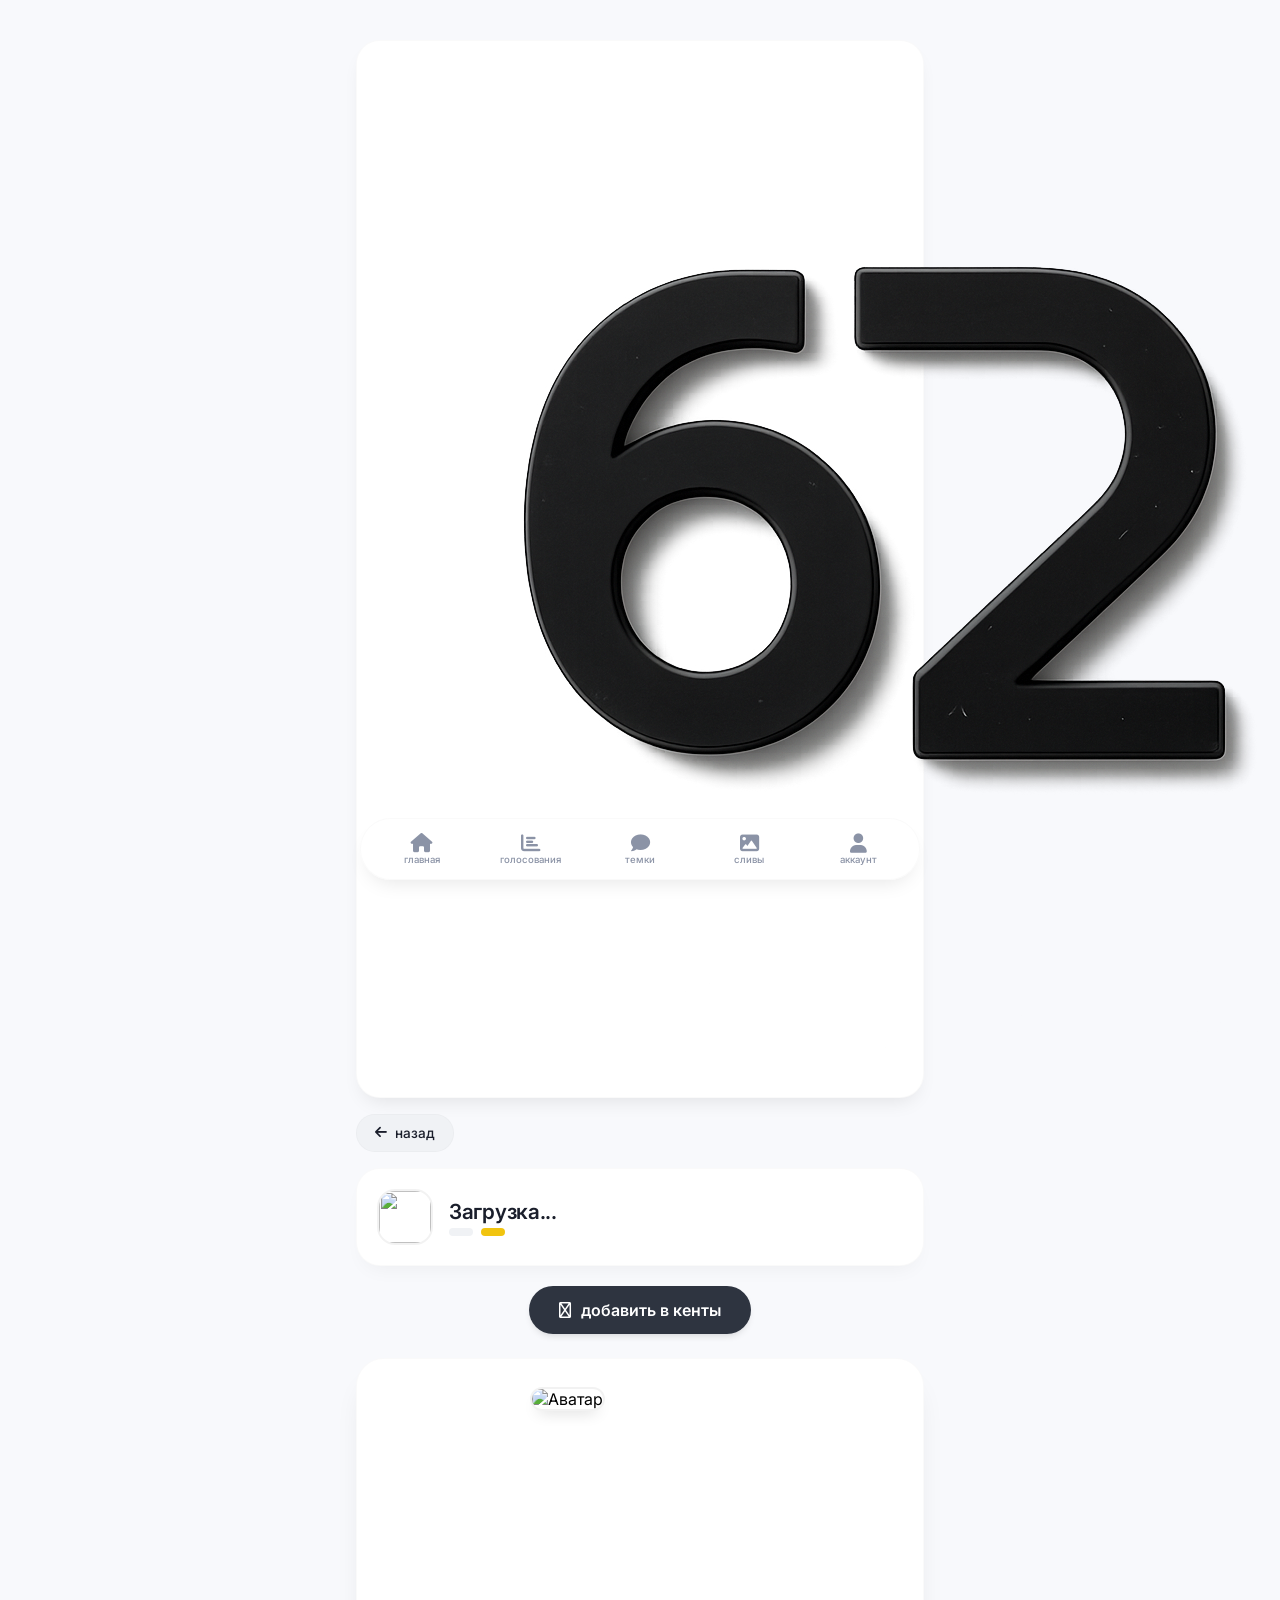
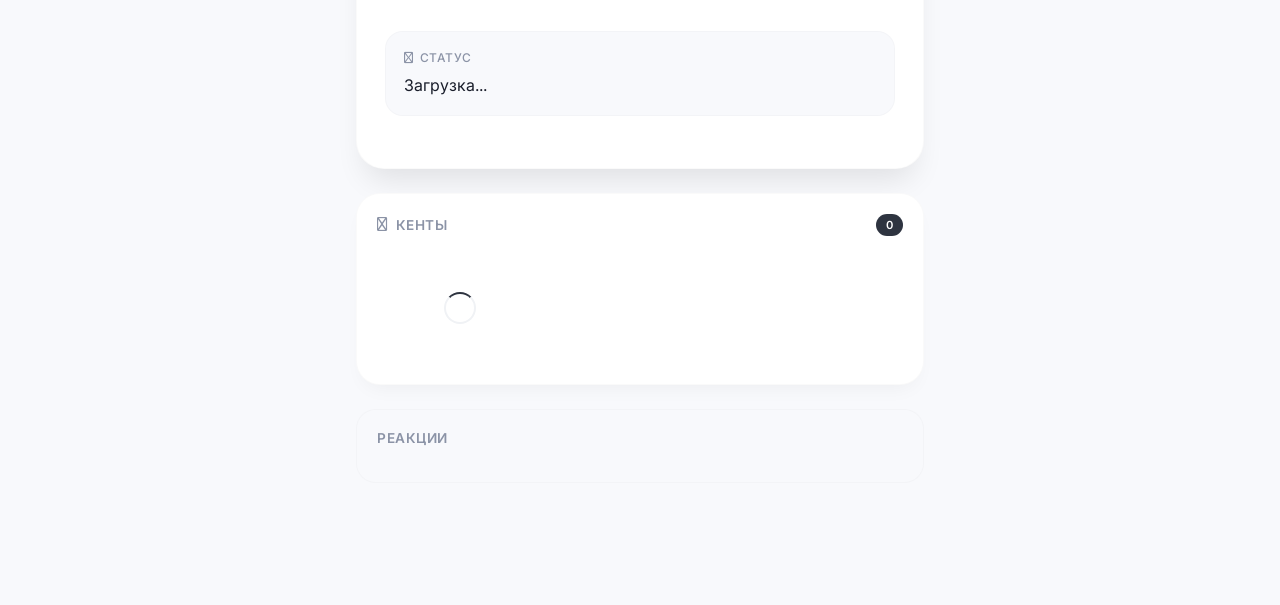
==== commit 10a16e83: "Update check_account.html" ====
--- a/check_account.html
+++ b/check_account.html
@@ -799,21 +799,20 @@
 <body>
     <div class="container">
         <div class="main-content">
-            <!-- Header -->
-            <div class="header">
-                <div class="header-content">
-                    <div class="logo">
-                        <div class="logo-icon">62</div>
-                        <h1>профиль</h1>
-                    </div>
-                    <div class="header-icons">
-                        <a href="https://ggfh-becouse.github.io/school62-vote/your_account.html" class="header-icon">
-                            <i class="far fa-user"></i>
-                        </a>
-                    </div>
-                </div>
-            </div>
-
+          <!-- Header -->
+<div class="header">
+    <div class="header-content">
+        <div class="logo">
+            <img src="top_logotype.png" alt="Школа 62" class="logo-img">
+            <h1>стена</h1>
+        </div>
+        <div class="header-icons">
+            <a href="https://ggfh-becouse.github.io/school62-vote/your_account.html" class="header-icon">
+                <i class="far fa-user"></i>
+            </a>
+        </div>
+    </div>
+</div>
             <!-- Back link -->
             <div class="back-link">
                 <a href="javascript:history.back()" class="back-btn">
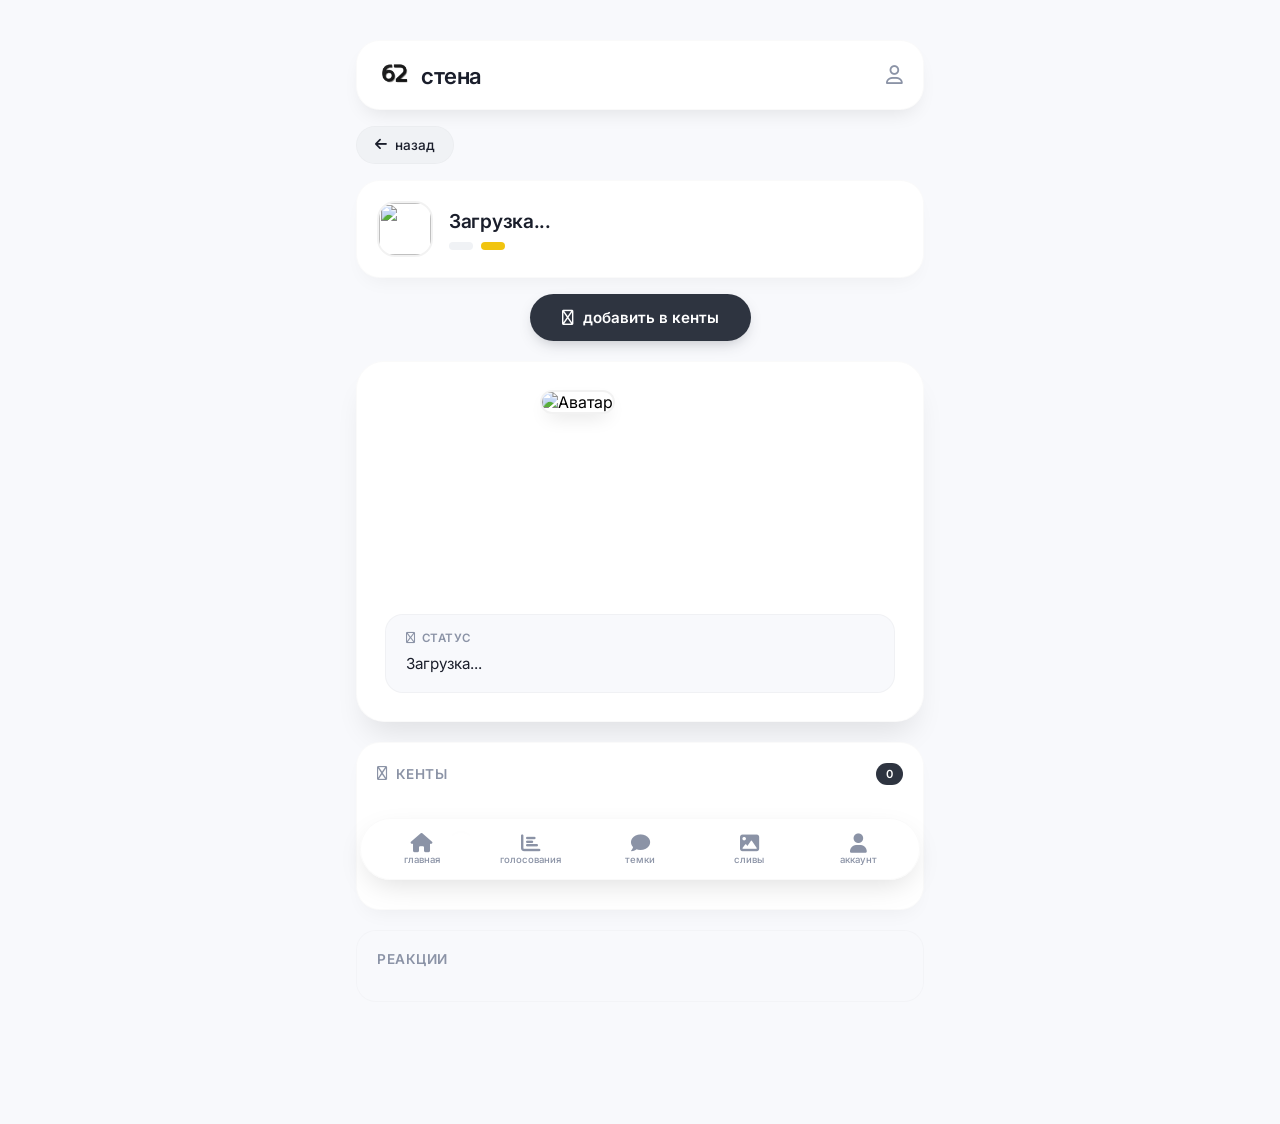
==== commit 2aefe5c7: "Update check_account.html" ====
--- a/check_account.html
+++ b/check_account.html
@@ -7,6 +7,7 @@
     <link rel="preconnect" href="https://fonts.googleapis.com">
     <link rel="preconnect" href="https://fonts.gstatic.com" crossorigin>
     <link href="https://fonts.googleapis.com/css2?family=Inter:wght@300;400;500;600;700&display=swap" rel="stylesheet">
+    <link rel="stylesheet" href="https://cdnjs.cloudflare.com/ajax/libs/font-awesome/6.0.0/css/all.min.css">
     <style>
         * {
             margin: 0;
@@ -35,6 +36,28 @@
         .main-content {
             display: block;
             padding-bottom: 90px;
+        }
+
+        /* АНИМАЦИИ */
+        @keyframes fadeUp { from { opacity: 0; transform: translateY(20px); } to { opacity: 1; transform: translateY(0); } }
+        @keyframes fadeDown { from { opacity: 0; transform: translateY(-12px); } to { opacity: 1; transform: translateY(0); } }
+        @keyframes slideIn { from { transform: translateX(100%); opacity: 0; } to { transform: translateX(0); opacity: 1; } }
+        @keyframes spin { 0% { transform: rotate(0deg); } 100% { transform: rotate(360deg); } }
+        @keyframes musicPulse {
+            0%, 100% { box-shadow: 0 0 0 0 rgba(46,52,64,0.12), 0 10px 20px -8px rgba(0,0,0,0.07); }
+            50% { box-shadow: 0 0 0 6px rgba(46,52,64,0.05), 0 14px 28px -8px rgba(0,0,0,0.10); }
+        }
+        @keyframes gradientMove { 0% { background-position: 0%; } 100% { background-position: 200%; } }
+        @keyframes equalizer {
+            0%, 100% { height: 6px; }
+            25% { height: 14px; }
+            50% { height: 8px; }
+            75% { height: 16px; }
+        }
+        @keyframes newBadgePop {
+            0% { transform: scale(0); }
+            70% { transform: scale(1.15); }
+            100% { transform: scale(1); }
         }
 
         /* HEADER */
@@ -45,6 +68,7 @@
             margin: 8px 0 16px 0;
             box-shadow: 0 10px 20px -8px rgba(0, 0, 0, 0.1);
             border: 1px solid rgba(0, 0, 0, 0.02);
+            animation: fadeDown 0.4s cubic-bezier(0.22,1,0.36,1) both;
         }
 
         .header-content {
@@ -59,17 +83,10 @@
             gap: 8px;
         }
 
-        .logo-icon {
-            width: 32px;
-            height: 32px;
-            background: #2e3440;
-            border-radius: 8px;
-            display: flex;
-            align-items: center;
-            justify-content: center;
-            color: white;
-            font-weight: 600;
-            font-size: 0.9rem;
+        .logo-img {
+            height: 36px;
+            width: auto;
+            object-fit: contain;
         }
 
         .logo h1 {
@@ -87,24 +104,25 @@
         .header-icon {
             font-size: 1.2rem;
             color: #8b93a6;
-            transition: color 0.2s;
+            transition: color 0.2s, transform 0.2s;
             cursor: pointer;
             text-decoration: none;
         }
 
         .header-icon:hover {
             color: #2e3440;
+            transform: scale(1.15);
         }
 
         /* BACK LINK */
         .back-link {
             margin-bottom: 16px;
+            animation: fadeUp 0.4s cubic-bezier(0.22,1,0.36,1) 0.05s both;
         }
 
         .back-btn {
             background: #f0f2f5;
             color: #1a1e2b;
-            border: none;
             padding: 10px 18px;
             border-radius: 30px;
             font-weight: 500;
@@ -120,6 +138,7 @@
 
         .back-btn:hover {
             background: #e4e6e9;
+            transform: translateX(-2px);
         }
 
         /* USER INFO BAR */
@@ -127,13 +146,14 @@
             background: #ffffff;
             border-radius: 24px;
             padding: 20px;
-            margin-bottom: 20px;
-            display: flex;
-            flex-wrap: wrap;
+            margin-bottom: 16px;
+            display: flex;
             align-items: center;
             gap: 16px;
             box-shadow: 0 10px 20px -8px rgba(0, 0, 0, 0.05);
             border: 1px solid rgba(0, 0, 0, 0.02);
+            animation: fadeUp 0.45s cubic-bezier(0.22,1,0.36,1) 0.08s both;
+            flex-wrap: wrap;
         }
 
         .user-avatar-mini {
@@ -143,6 +163,11 @@
             overflow: hidden;
             border: 2px solid rgba(0, 0, 0, 0.05);
             flex-shrink: 0;
+            transition: transform 0.2s cubic-bezier(0.34,1.56,0.64,1);
+        }
+
+        .user-avatar-mini:hover {
+            transform: scale(1.07);
         }
 
         .user-avatar-mini img {
@@ -153,6 +178,7 @@
 
         .user-details {
             flex: 1;
+            min-width: 0;
         }
 
         .user-nickname-wrapper {
@@ -163,9 +189,14 @@
 
         .user-nickname {
             font-weight: 600;
-            font-size: 1.3rem;
+            font-size: 1.2rem;
             color: #1a1e2b;
             letter-spacing: -0.3px;
+            white-space: nowrap;
+            overflow: hidden;
+            text-overflow: ellipsis;
+            max-width: 200px;
+            display: block;
         }
 
         .user-meta {
@@ -173,7 +204,7 @@
             gap: 8px;
             align-items: center;
             flex-wrap: wrap;
-            margin-top: 4px;
+            margin-top: 5px;
         }
 
         .user-class {
@@ -197,27 +228,27 @@
         /* MINI PROFILE CARD */
         .profile-mini-card {
             position: absolute;
-            top: 100%;
+            top: calc(100% + 10px);
             left: 0;
             background: white;
             border-radius: 20px;
             padding: 16px;
-            width: 280px;
+            width: 260px;
             box-shadow: 0 20px 30px -10px rgba(0, 0, 0, 0.15);
             border: 1px solid rgba(0, 0, 0, 0.05);
             z-index: 1000;
             opacity: 0;
             visibility: hidden;
-            transition: all 0.2s;
+            transition: all 0.2s cubic-bezier(0.22,1,0.36,1);
             pointer-events: none;
-            margin-top: 10px;
+            transform: translateY(4px);
         }
 
         .user-nickname-wrapper:hover .profile-mini-card {
             opacity: 1;
             visibility: visible;
             pointer-events: all;
-            transform: translateY(4px);
+            transform: translateY(0);
         }
 
         .mini-header {
@@ -228,17 +259,19 @@
         }
 
         .mini-avatar {
-            width: 48px;
-            height: 48px;
-            border-radius: 14px;
+            width: 44px;
+            height: 44px;
+            border-radius: 13px;
             object-fit: cover;
             border: 2px solid rgba(0, 0, 0, 0.05);
+            flex-shrink: 0;
         }
 
         .mini-info h4 {
             font-weight: 600;
             color: #1a1e2b;
             margin-bottom: 2px;
+            font-size: 0.9rem;
         }
 
         .mini-info p {
@@ -249,7 +282,7 @@
         .mini-stats {
             display: flex;
             gap: 12px;
-            margin-bottom: 12px;
+            margin-bottom: 10px;
             padding: 8px 0;
             border-top: 1px solid #f0f2f5;
             border-bottom: 1px solid #f0f2f5;
@@ -272,22 +305,76 @@
         }
 
         .mini-sticker {
-            width: 40px;
-            height: 40px;
+            width: 38px;
+            height: 38px;
             border-radius: 10px;
             object-fit: cover;
-            border: none;
-            box-shadow: 0 2px 4px rgba(0,0,0,0.1);
+            flex-shrink: 0;
         }
 
         .mini-status {
-            font-size: 0.85rem;
+            font-size: 0.82rem;
             color: #1a1e2b;
             font-style: italic;
-            margin-bottom: 8px;
             background: #f8f9fc;
             padding: 8px 12px;
             border-radius: 12px;
+            line-height: 1.4;
+        }
+
+        /* FRIEND ACTION */
+        .friend-action {
+            display: flex;
+            justify-content: center;
+            margin-bottom: 20px;
+            animation: fadeUp 0.45s cubic-bezier(0.22,1,0.36,1) 0.1s both;
+        }
+
+        .friend-action-btn {
+            background: #2e3440;
+            color: white;
+            border: none;
+            padding: 14px 32px;
+            border-radius: 40px;
+            font-weight: 600;
+            font-size: 0.95rem;
+            cursor: pointer;
+            transition: all 0.25s cubic-bezier(0.34,1.56,0.64,1);
+            display: inline-flex;
+            align-items: center;
+            gap: 10px;
+            box-shadow: 0 6px 16px -6px rgba(46, 52, 64, 0.35);
+        }
+
+        .friend-action-btn:hover {
+            background: #1a1e2b;
+            transform: translateY(-2px) scale(1.02);
+        }
+
+        .friend-action-btn:active {
+            transform: scale(0.97);
+        }
+
+        .friend-action-btn.pending {
+            background: #8b93a6;
+            cursor: default;
+            box-shadow: none;
+        }
+
+        .friend-action-btn.pending:hover {
+            transform: none;
+            background: #8b93a6;
+        }
+
+        .friend-action-btn.accepted {
+            background: #27ae60;
+            cursor: default;
+            box-shadow: 0 6px 16px -6px rgba(39, 174, 96, 0.35);
+        }
+
+        .friend-action-btn.accepted:hover {
+            transform: none;
+            background: #27ae60;
         }
 
         /* PROFILE CARD */
@@ -295,16 +382,17 @@
             background: #ffffff;
             border-radius: 28px;
             padding: 28px;
-            margin-bottom: 24px;
+            margin-bottom: 20px;
             box-shadow: 0 20px 30px -10px rgba(0, 0, 0, 0.1);
             border: 1px solid rgba(0, 0, 0, 0.02);
-        }
-
-        /* AVATAR CONTAINER */
+            animation: fadeUp 0.5s cubic-bezier(0.22,1,0.36,1) 0.12s both;
+        }
+
+        /* AVATAR */
         .avatar-container {
             position: relative;
-            width: 220px;
-            height: 220px;
+            width: 200px;
+            height: 200px;
             margin: 0 auto 24px;
         }
 
@@ -320,58 +408,21 @@
             border-radius: 24px;
             object-fit: cover;
             border: 2px solid rgba(0, 0, 0, 0.05);
-            box-shadow: 0 8px 16px -8px rgba(0, 0, 0, 0.2);
+            box-shadow: 0 8px 20px -8px rgba(0, 0, 0, 0.2);
+            transition: transform 0.3s;
+        }
+
+        .avatar-container:hover .avatar {
+            transform: scale(1.02);
         }
 
         /* FRAMES */
-        .avatar-frame-neon {
-            position: absolute;
-            top: -3px;
-            left: -3px;
-            right: -3px;
-            bottom: -3px;
-            border-radius: 26px;
-            border: 3px solid #00ff88;
-            box-shadow: 0 0 15px #00ff88;
-            pointer-events: none;
-        }
-
-        .avatar-frame-gold {
-            position: absolute;
-            top: -3px;
-            left: -3px;
-            right: -3px;
-            bottom: -3px;
-            border-radius: 26px;
-            border: 3px solid #f1c40f;
-            box-shadow: 0 0 15px #f1c40f;
-            pointer-events: none;
-        }
-
-        .avatar-frame-event {
-            position: absolute;
-            top: -3px;
-            left: -3px;
-            right: -3px;
-            bottom: -3px;
-            border-radius: 26px;
-            border: 3px solid #ff6b6b;
-            box-shadow: 0 0 15px #ff6b6b;
-            pointer-events: none;
-        }
+        .avatar-frame-neon { position: absolute; top: -3px; left: -3px; right: -3px; bottom: -3px; border-radius: 26px; border: 3px solid #00ff88; box-shadow: 0 0 15px #00ff88; pointer-events: none; }
+        .avatar-frame-gold { position: absolute; top: -3px; left: -3px; right: -3px; bottom: -3px; border-radius: 26px; border: 3px solid #f1c40f; box-shadow: 0 0 15px #f1c40f; pointer-events: none; }
+        .avatar-frame-event { position: absolute; top: -3px; left: -3px; right: -3px; bottom: -3px; border-radius: 26px; border: 3px solid #ff6b6b; box-shadow: 0 0 15px #ff6b6b; pointer-events: none; }
 
         /* STICKERS */
-        .sticker {
-            position: absolute;
-            width: 70px;
-            height: 70px;
-            border-radius: 16px;
-            object-fit: cover;
-            border: none;
-            box-shadow: 0 4px 8px -4px rgba(0, 0, 0, 0.2);
-            z-index: 5;
-        }
-
+        .sticker { position: absolute; width: 70px; height: 70px; border-radius: 16px; object-fit: cover; border: none; box-shadow: 0 4px 8px -4px rgba(0, 0, 0, 0.2); z-index: 5; }
         .sticker-pos-1 { top: -10px; left: -10px; width: 60px; height: 60px; }
         .sticker-pos-2 { top: -10px; right: -10px; width: 60px; height: 60px; }
         .sticker-pos-3 { bottom: -10px; left: -10px; width: 60px; height: 60px; }
@@ -386,15 +437,13 @@
         .status-section {
             background: #f8f9fc;
             border-radius: 18px;
-            padding: 18px;
-            margin-bottom: 24px;
-            border-left: 3px solid #2e3440;
-            border: 1px solid rgba(0, 0, 0, 0.02);
+            padding: 16px 20px;
+            border: 1px solid rgba(0, 0, 0, 0.03);
         }
 
         .status-label {
-            font-size: 0.75rem;
-            font-weight: 500;
+            font-size: 0.72rem;
+            font-weight: 600;
             color: #8b93a6;
             text-transform: uppercase;
             letter-spacing: 0.5px;
@@ -405,70 +454,121 @@
         }
 
         .status-text {
-            font-size: 1rem;
+            font-size: 0.95rem;
             color: #1a1e2b;
             line-height: 1.5;
         }
 
-        /* FRIEND ACTION BUTTON */
-        .friend-action {
-            display: flex;
-            justify-content: center;
-            margin-bottom: 24px;
-        }
-
-        .friend-action-btn {
-            background: #2e3440;
+        /* МУЗЫКА — перенесено из your_account */
+        .music-section {
+            background: #ffffff;
+            border-radius: 24px;
+            padding: 20px;
+            margin-bottom: 20px;
+            box-shadow: 0 10px 20px -8px rgba(0,0,0,0.05);
+            border: 1px solid rgba(0,0,0,0.02);
+            animation: fadeUp 0.5s cubic-bezier(0.22,1,0.36,1) 0.18s both, musicPulse 3s ease-in-out 1s 3;
+            position: relative;
+            overflow: hidden;
+        }
+
+        .music-section::before {
+            content: '';
+            position: absolute;
+            top: 0; left: 0; right: 0;
+            height: 3px;
+            background: linear-gradient(90deg, #2e3440, #667eea, #764ba2, #2e3440);
+            background-size: 200%;
+            animation: gradientMove 3s linear infinite;
+        }
+
+        .music-section-header {
+            display: flex;
+            align-items: center;
+            justify-content: space-between;
+            margin-bottom: 14px;
+        }
+
+        .music-section-title {
+            display: flex;
+            align-items: center;
+            gap: 10px;
+        }
+
+        .music-section-title h3 {
+            font-size: 0.85rem;
+            font-weight: 600;
+            color: #8b93a6;
+            text-transform: uppercase;
+            letter-spacing: 0.5px;
+        }
+
+        .music-new-badge {
+            background: linear-gradient(135deg, #667eea, #764ba2);
             color: white;
+            padding: 3px 10px;
+            border-radius: 20px;
+            font-size: 0.65rem;
+            font-weight: 700;
+            text-transform: uppercase;
+            letter-spacing: 0.5px;
+            animation: newBadgePop 0.4s cubic-bezier(0.34,1.56,0.64,1) 0.5s both;
+        }
+
+        .equalizer {
+            display: flex;
+            align-items: flex-end;
+            gap: 2px;
+            height: 20px;
+        }
+
+        .eq-bar {
+            width: 3px;
+            background: linear-gradient(to top, #2e3440, #667eea);
+            border-radius: 2px;
+        }
+
+        .eq-bar:nth-child(1) { animation: equalizer 0.8s ease-in-out infinite; }
+        .eq-bar:nth-child(2) { animation: equalizer 0.8s ease-in-out 0.15s infinite; }
+        .eq-bar:nth-child(3) { animation: equalizer 0.8s ease-in-out 0.3s infinite; }
+        .eq-bar:nth-child(4) { animation: equalizer 0.8s ease-in-out 0.1s infinite; }
+        .eq-bar.paused { animation-play-state: paused; height: 4px !important; }
+
+        .music-empty {
+            text-align: center;
+            padding: 20px;
+            color: #b5bcc8;
+            font-size: 0.9rem;
+            font-style: italic;
+        }
+
+        .music-embed-preview {
+            border-radius: 16px;
+            overflow: hidden;
+            box-shadow: 0 6px 16px -6px rgba(0,0,0,0.1);
+            transition: all 0.3s;
+        }
+
+        .music-embed-preview:hover {
+            box-shadow: 0 10px 24px -6px rgba(0,0,0,0.15);
+            transform: translateY(-2px);
+        }
+
+        .music-embed-preview iframe {
+            display: block;
             border: none;
-            padding: 14px 30px;
-            border-radius: 40px;
-            font-weight: 600;
-            font-size: 1rem;
-            cursor: pointer;
-            transition: all 0.2s;
-            display: inline-flex;
-            align-items: center;
-            gap: 10px;
-            box-shadow: 0 4px 8px -4px rgba(0, 0, 0, 0.2);
-        }
-
-        .friend-action-btn:hover {
-            background: #1a1e2b;
-            transform: translateY(-2px);
-        }
-
-        .friend-action-btn:active {
-            transform: translateY(0);
-        }
-
-        .friend-action-btn.pending {
-            background: #8b93a6;
-            cursor: default;
-        }
-
-        .friend-action-btn.pending:hover {
-            transform: none;
-        }
-
-        .friend-action-btn.accepted {
-            background: #27ae60;
-        }
-
-        .friend-action-btn.accepted:hover {
-            background: #27ae60;
-            transform: none;
-            cursor: default;
-        }
-
-        /* FRIENDS SECTION - НОВОЕ */
+            width: 100%;
+        }
+
+        /* FRIENDS SECTION */
         .friends-section {
             background: #ffffff;
             border-radius: 24px;
             padding: 20px;
-            margin-bottom: 24px;
+            margin-bottom: 20px;
             box-shadow: 0 10px 20px -8px rgba(0, 0, 0, 0.05);
             border: 1px solid rgba(0, 0, 0, 0.02);
+            animation: fadeUp 0.5s cubic-bezier(0.22,1,0.36,1) 0.22s both;
         }
 
         .friends-header {
@@ -500,12 +600,16 @@
 
         .friends-grid {
             display: grid;
-            grid-template-columns: repeat(auto-fill, minmax(140px, 1fr));
-            gap: 12px;
-            max-height: 300px;
+            grid-template-columns: repeat(auto-fill, minmax(150px, 1fr));
+            gap: 10px;
+            max-height: 320px;
             overflow-y: auto;
-            padding-right: 4px;
-        }
+            padding-right: 2px;
+        }
+
+        .friends-grid::-webkit-scrollbar { width: 4px; }
+        .friends-grid::-webkit-scrollbar-track { background: transparent; }
+        .friends-grid::-webkit-scrollbar-thumb { background: #e4e6e9; border-radius: 4px; }
 
         .friend-card {
             background: #f8f9fc;
@@ -515,23 +619,24 @@
             align-items: center;
             gap: 10px;
             border: 1px solid rgba(0, 0, 0, 0.02);
-            transition: all 0.2s;
+            transition: all 0.2s cubic-bezier(0.34,1.56,0.64,1);
             cursor: pointer;
             text-decoration: none;
             color: inherit;
         }
 
         .friend-card:hover {
-            transform: translateY(-2px);
-            box-shadow: 0 8px 16px -8px rgba(0, 0, 0, 0.1);
+            transform: translateY(-3px);
+            box-shadow: 0 8px 20px -8px rgba(0, 0, 0, 0.1);
+            border-color: rgba(0, 0, 0, 0.05);
         }
 
         .friend-avatar {
-            width: 48px;
-            height: 48px;
-            border-radius: 16px;
+            width: 44px;
+            height: 44px;
+            border-radius: 14px;
             overflow: hidden;
-            border: 2px solid rgba(0, 0, 0, 0.05);
+            border: 2px solid rgba(0, 0, 0, 0.04);
             flex-shrink: 0;
         }
 
@@ -549,8 +654,8 @@
         .friend-name {
             font-weight: 600;
             color: #1a1e2b;
-            margin-bottom: 2px;
-            font-size: 0.9rem;
+            margin-bottom: 3px;
+            font-size: 0.85rem;
             white-space: nowrap;
             overflow: hidden;
             text-overflow: ellipsis;
@@ -568,14 +673,13 @@
         .friend-badge {
             display: inline-flex;
             align-items: center;
-            gap: 2px;
             background: #f1c40f;
             color: #1a1e2b;
             padding: 2px 6px;
             border-radius: 30px;
             font-size: 0.6rem;
             font-weight: 600;
-            margin-left: 4px;
+            margin-left: 3px;
         }
 
         .empty-friends {
@@ -583,7 +687,7 @@
             padding: 30px;
             color: #8b93a6;
             font-size: 0.9rem;
-            grid-column: 1/-1;
+            grid-column: 1 / -1;
         }
 
         /* STICKERS GRID */
@@ -591,8 +695,9 @@
             background: #f8f9fc;
             border-radius: 20px;
             padding: 20px;
-            margin-bottom: 24px;
+            margin-bottom: 20px;
             border: 1px solid rgba(0, 0, 0, 0.02);
+            animation: fadeUp 0.5s cubic-bezier(0.22,1,0.36,1) 0.26s both;
         }
 
         .stickers-grid-section h3 {
@@ -610,7 +715,7 @@
         .stickers-grid {
             display: grid;
             grid-template-columns: repeat(auto-fill, minmax(80px, 1fr));
-            gap: 16px;
+            gap: 12px;
         }
 
         .sticker-thumb {
@@ -618,16 +723,18 @@
             border-radius: 16px;
             padding: 12px;
             text-align: center;
-            border: 1px solid rgba(0, 0, 0, 0.05);
-        }
+            border: 1px solid rgba(0, 0, 0, 0.04);
+            transition: transform 0.2s;
+        }
+
+        .sticker-thumb:hover { transform: translateY(-2px); }
 
         .sticker-thumb img {
-            width: 60px;
-            height: 60px;
+            width: 56px;
+            height: 56px;
             object-fit: cover;
             border-radius: 12px;
             margin-bottom: 6px;
-            border: none;
         }
 
         .sticker-rarity {
@@ -641,6 +748,7 @@
             border-radius: 20px;
             padding: 20px;
             border: 1px solid rgba(0, 0, 0, 0.02);
+            animation: fadeUp 0.5s cubic-bezier(0.22,1,0.36,1) 0.3s both;
         }
 
         .reactions-title {
@@ -649,12 +757,12 @@
             color: #8b93a6;
             text-transform: uppercase;
             letter-spacing: 0.5px;
-            margin-bottom: 16px;
+            margin-bottom: 14px;
         }
 
         .reactions-grid {
             display: flex;
-            gap: 12px;
+            gap: 10px;
             flex-wrap: wrap;
         }
 
@@ -665,7 +773,7 @@
             padding: 10px 18px;
             font-size: 1.1rem;
             cursor: pointer;
-            transition: all 0.2s;
+            transition: all 0.2s cubic-bezier(0.34,1.56,0.64,1);
             display: flex;
             align-items: center;
             gap: 8px;
@@ -673,7 +781,12 @@
 
         .reaction-item:hover {
             border-color: #2e3440;
-            transform: translateY(-2px);
+            transform: translateY(-3px) scale(1.05);
+            box-shadow: 0 6px 14px -6px rgba(0,0,0,0.1);
+        }
+
+        .reaction-item:active {
+            transform: scale(0.95);
         }
 
         .reaction-count {
@@ -690,15 +803,14 @@
             transform: translateX(-50%);
             max-width: 560px;
             width: calc(100% - 32px);
-            background: #ffffff;
             border-radius: 40px;
             padding: 6px;
             display: flex;
             justify-content: space-around;
-            box-shadow: 0 10px 20px -8px rgba(0, 0, 0, 0.1);
+            box-shadow: 0 10px 30px -8px rgba(0, 0, 0, 0.15);
             border: 1px solid rgba(0, 0, 0, 0.02);
             z-index: 1000;
-            backdrop-filter: blur(10px);
+            backdrop-filter: blur(12px);
             background: rgba(255, 255, 255, 0.95);
         }
 
@@ -713,7 +825,7 @@
             flex: 1;
             padding: 8px 0;
             border-radius: 30px;
-            transition: all 0.2s;
+            transition: all 0.25s cubic-bezier(0.34,1.56,0.64,1);
         }
 
         .nav-item-bottom.active {
@@ -724,11 +836,17 @@
         .nav-item-bottom:hover {
             color: #2e3440;
             background: #f8f9fc;
+            transform: translateY(-2px);
         }
 
         .nav-icon-bottom {
             font-size: 1.2rem;
             margin-bottom: 2px;
+            transition: transform 0.2s;
+        }
+
+        .nav-item-bottom:hover .nav-icon-bottom {
+            transform: scale(1.18);
         }
 
         /* MESSAGES */
@@ -742,13 +860,8 @@
             font-weight: 500;
             font-size: 0.85rem;
             z-index: 10002;
-            animation: slideIn 0.2s;
-            box-shadow: 0 10px 20px -8px rgba(0, 0, 0, 0.15);
-        }
-
-        @keyframes slideIn {
-            from { transform: translateX(100%); opacity: 0; }
-            to { transform: translateX(0); opacity: 1; }
+            animation: slideIn 0.3s cubic-bezier(0.22,1,0.36,1);
+            box-shadow: 0 10px 20px -8px rgba(0, 0, 0, 0.2);
         }
 
         .message.success { background: #2e3440; }
@@ -759,60 +872,78 @@
             border: 2px solid #f0f2f5;
             border-top: 2px solid #2e3440;
             border-radius: 50%;
-            width: 32px;
-            height: 32px;
-            animation: spin 1s linear infinite;
-            margin: 40px auto;
-        }
-
-        @keyframes spin {
-            0% { transform: rotate(0deg); }
-            100% { transform: rotate(360deg); }
+            width: 28px;
+            height: 28px;
+            animation: spin 0.8s linear infinite;
+            margin: 30px auto;
         }
 
         /* RESPONSIVE */
         @media (max-width: 600px) {
-            body {
-                padding: 16px 0;
+            body { padding: 12px 0; }
+
+            .logo-img { height: 28px; }
+
+            .user-info-bar {
+                flex-direction: row;
+                flex-wrap: wrap;
+            }
+
+            .user-nickname {
+                max-width: 160px;
+            }
+
+            .avatar-container {
+                width: 170px;
+                height: 170px;
             }
 
             .profile-card {
                 padding: 20px;
             }
 
-            .avatar-container {
-                width: 180px;
-                height: 180px;
+            .music-section {
+                padding: 16px;
             }
 
             .reactions-grid {
                 justify-content: center;
             }
 
+            .reaction-item {
+                padding: 9px 14px;
+                font-size: 1rem;
+            }
+
             .friends-grid {
                 grid-template-columns: 1fr;
             }
+
+            .profile-mini-card {
+                display: none;
+            }
         }
     </style>
-    <link rel="stylesheet" href="https://cdnjs.cloudflare.com/ajax/libs/font-awesome/6.0.0/css/all.min.css">
 </head>
 <body>
     <div class="container">
         <div class="main-content">
-          <!-- Header -->
-<div class="header">
-    <div class="header-content">
-        <div class="logo">
-            <img src="top_logotype.png" alt="Школа 62" class="logo-img">
-            <h1>стена</h1>
-        </div>
-        <div class="header-icons">
-            <a href="https://ggfh-becouse.github.io/school62-vote/your_account.html" class="header-icon">
-                <i class="far fa-user"></i>
-            </a>
-        </div>
-    </div>
-</div>
+
+            <!-- Header -->
+            <div class="header">
+                <div class="header-content">
+                    <div class="logo">
+                        <img src="top_logotype.png" alt="Школа 62" class="logo-img">
+                        <h1>стена</h1>
+                    </div>
+                    <div class="header-icons">
+                        <a href="https://ggfh-becouse.github.io/school62-vote/your_account.html" class="header-icon">
+                            <i class="far fa-user"></i>
+                        </a>
+                    </div>
+                </div>
+            </div>
+
             <!-- Back link -->
             <div class="back-link">
                 <a href="javascript:history.back()" class="back-btn">
@@ -828,7 +959,7 @@
                 <div class="user-details">
                     <div class="user-nickname-wrapper" id="nicknameWrapper">
                         <span class="user-nickname" id="userNickname">Загрузка...</span>
-                        <!-- Мини-карточка будет здесь -->
+                        <!-- Мини-карточка вставляется JS'ом -->
                     </div>
                     <div class="user-meta">
                         <span class="user-class" id="userClass"></span>
@@ -846,7 +977,6 @@
 
             <!-- Profile Card -->
             <div class="profile-card">
-                <!-- Avatar with stickers -->
                 <div class="avatar-container" id="avatarContainer">
                     <div class="avatar-wrapper">
                         <img src="https://i.pravatar.cc/300" class="avatar" id="avatar" alt="Аватар">
@@ -854,7 +984,6 @@
                     </div>
                 </div>
 
-                <!-- Status -->
                 <div class="status-section">
                     <div class="status-label">
                         <i class="far fa-pen"></i> статус
@@ -863,7 +992,24 @@
                 </div>
             </div>
 
-            <!-- FRIENDS SECTION - НОВОЕ -->
+            <!-- МУЗЫКА В ПРОФИЛЕ -->
+            <div class="music-section" id="musicSection" style="display:none;">
+                <div class="music-section-header">
+                    <div class="music-section-title">
+                        <div class="equalizer" id="equalizerBars">
+                            <div class="eq-bar"></div>
+                            <div class="eq-bar"></div>
+                            <div class="eq-bar"></div>
+                            <div class="eq-bar"></div>
+                        </div>
+                        <h3>музыка</h3>
+                        <span class="music-new-badge">NEW</span>
+                    </div>
+                </div>
+                <div id="musicPreview"></div>
+            </div>
+
+            <!-- КЕНТЫ -->
             <div class="friends-section">
                 <div class="friends-header">
                     <h3><i class="far fa-user-friends"></i> кенты</h3>
@@ -874,17 +1020,18 @@
                 </div>
             </div>
 
-            <!-- All Stickers Grid -->
+            <!-- СТИКЕРЫ -->
             <div class="stickers-grid-section" id="stickersSection" style="display: none;">
                 <h3><i class="far fa-star"></i> стикеры</h3>
                 <div class="stickers-grid" id="stickersGrid"></div>
             </div>
 
-            <!-- Reactions -->
+            <!-- РЕАКЦИИ -->
             <div class="reactions-section">
                 <div class="reactions-title">реакции</div>
                 <div class="reactions-grid" id="reactionsGrid"></div>
             </div>
+
         </div>
     </div>
 
@@ -920,14 +1067,99 @@
         const SUPABASE_KEY = 'sb_publishable_VMEPI3FAZoKDgX4ae_pqcg_Euvs40hM';
         const supabaseClient = supabase.createClient(SUPABASE_URL, SUPABASE_KEY);
 
-        // ============================================
-        // СОСТОЯНИЕ
-        // ============================================
         let profileUser = null;
         let currentUserId = localStorage.getItem('userId');
         let friendStatus = null;
         let friendRequestId = null;
-        let friends = []; // Массив друзей
+        let friends = [];
+
+        // ============================================
+        // УТИЛИТЫ
+        // ============================================
+        function showMessage(text, type) {
+            const container = document.getElementById('messageContainer');
+            const msg = document.createElement('div');
+            msg.className = `message ${type}`;
+            msg.textContent = text;
+            container.appendChild(msg);
+            setTimeout(() => {
+                msg.style.animation = 'slideIn 0.3s reverse';
+                setTimeout(() => msg.remove(), 280);
+            }, 2700);
+        }
+
+        function escapeHtml(text) {
+            if (!text) return '';
+            const div = document.createElement('div');
+            div.textContent = text;
+            return div.innerHTML;
+        }
+
+        // ============================================
+        // МУЗЫКА — только просмотр
+        // ============================================
+        function detectMusicService(url) {
+            if (!url) return null;
+            if (url.includes('youtube.com') || url.includes('youtu.be')) return 'youtube';
+            if (url.includes('soundcloud.com')) return 'soundcloud';
+            return null;
+        }
+
+        function getYouTubeId(url) {
+            const patterns = [
+                /youtube\.com\/watch\?v=([^&]+)/,
+                /youtu\.be\/([^?]+)/,
+                /youtube\.com\/embed\/([^?]+)/
+            ];
+            for (const p of patterns) {
+                const m = url.match(p);
+                if (m) return m[1];
+            }
+            return null;
+        }
+
+        function renderMusicSection(url) {
+            const section = document.getElementById('musicSection');
+            const preview = document.getElementById('musicPreview');
+            const bars = document.getElementById('equalizerBars');
+
+            if (!url) {
+                section.style.display = 'none';
+                return;
+            }
+
+            const service = detectMusicService(url);
+            if (!service) {
+                section.style.display = 'none';
+                return;
+            }
+
+            section.style.display = 'block';
+
+            // запускаем эквалайзер
+            if (bars) bars.querySelectorAll('.eq-bar').forEach(b => b.classList.remove('paused'));
+
+            if (service === 'youtube') {
+                const videoId = getYouTubeId(url);
+                if (!videoId) { section.style.display = 'none'; return; }
+                preview.innerHTML = `
+                    <div class="music-embed-preview">
+                        <iframe height="120"
+                            src="https://www.youtube.com/embed/${videoId}?modestbranding=1&rel=0"
+                            frameborder="0"
+                            allow="accelerometer; autoplay; clipboard-write; encrypted-media; gyroscope"
+                            allowfullscreen></iframe>
+                    </div>`;
+            } else if (service === 'soundcloud') {
+                const encoded = encodeURIComponent(url);
+                preview.innerHTML = `
+                    <div class="music-embed-preview">
+                        <iframe height="120"
+                            src="https://w.soundcloud.com/player/?url=${encoded}&color=%232e3440&auto_play=false&hide_related=true&show_comments=false&show_user=true&show_reposts=false&show_teaser=false&visual=false"
+                            frameborder="0" allow="autoplay"></iframe>
+                    </div>`;
+            }
+        }
 
         // ============================================
         // ЗАГРУЗКА ПРОФИЛЯ
@@ -961,14 +1193,14 @@
                 }
 
                 profileUser = data;
-                
+
                 await Promise.all([
                     loadUserData(),
                     loadStickers(),
                     loadReactions(),
                     loadFrame(),
                     checkFriendStatus(),
-                    loadFriends() // Загружаем друзей пользователя
+                    loadFriends()
                 ]);
 
             } catch (error) {
@@ -978,136 +1210,38 @@
         }
 
         // ============================================
-        // ЗАГРУЗКА ДРУЗЕЙ - НОВАЯ ФУНКЦИЯ
-        // ============================================
-        async function loadFriends() {
-            try {
-                const userId = parseInt(profileUser.id);
-                
-                // Загружаем друзей (где пользователь - инициатор)
-                const { data: sentFriends, error: sentError } = await supabaseClient
-                    .from('friends')
-                    .select(`
-                        friend_id,
-                        users!friends_friend_id_fkey (
-                            id,
-                            nickname,
-                            display_name,
-                            class,
-                            avatar_url,
-                            is_prime,
-                            status
-                        )
-                    `)
-                    .eq('user_id', userId)
-                    .eq('status', 'accepted');
-
-                if (sentError) throw sentError;
-
-                // Загружаем друзей (где пользователь - получатель)
-                const { data: receivedFriends, error: receivedError } = await supabaseClient
-                    .from('friends')
-                    .select(`
-                        user_id,
-                        users!friends_user_id_fkey (
-                            id,
-                            nickname,
-                            display_name,
-                            class,
-                            avatar_url,
-                            is_prime,
-                            status
-                        )
-                    `)
-                    .eq('friend_id', userId)
-                    .eq('status', 'accepted');
-
-                if (receivedError) throw receivedError;
-
-                // Объединяем обоих друзей
-                friends = [
-                    ...(sentFriends?.map(f => f.users) || []),
-                    ...(receivedFriends?.map(f => f.users) || [])
-                ];
-                
-                document.getElementById('friendsCount').textContent = friends.length;
-                displayFriends();
-
-            } catch (error) {
-                console.error('Ошибка загрузки друзей:', error);
-                friends = [];
-                document.getElementById('friendsCount').textContent = '0';
-                document.getElementById('friendsGrid').innerHTML = '<div class="empty-friends">⚠️ ошибка загрузки</div>';
-            }
-        }
-
-        // ============================================
-        // ОТОБРАЖЕНИЕ ДРУЗЕЙ
-        // ============================================
-        function displayFriends() {
-            const grid = document.getElementById('friendsGrid');
-            
-            if (!friends || friends.length === 0) {
-                grid.innerHTML = '<div class="empty-friends">🤝 нет кентов</div>';
-                return;
-            }
-
-            let html = '';
-            friends.forEach(friend => {
-                if (!friend) return;
-                
-                const name = friend.display_name || friend.nickname || 'Пользователь';
-                const avatar = friend.avatar_url || 'https://i.pravatar.cc/300';
-                const className = friend.class || 'класс';
-                
-                html += `
-                    <a href="https://ggfh-becouse.github.io/school62-vote/check_account.html?id=${friend.id}" class="friend-card">
-                        <div class="friend-avatar">
-                            <img src="${avatar}" alt="">
-                        </div>
-                        <div class="friend-info">
-                            <div class="friend-name">
-                                ${escapeHtml(name)}
-                                ${friend.is_prime ? '<span class="friend-badge"><i class="fas fa-crown"></i></span>' : ''}
-                            </div>
-                            <span class="friend-class">${escapeHtml(className)}</span>
-                        </div>
-                    </a>
-                `;
-            });
-            
-            grid.innerHTML = html;
-        }
-
-        // ============================================
-        // ОСТАЛЬНЫЕ ФУНКЦИИ (без изменений)
+        // ДАННЫЕ ПОЛЬЗОВАТЕЛЯ
         // ============================================
         async function loadUserData() {
             document.getElementById('userNickname').textContent = profileUser.display_name || profileUser.nickname;
             document.getElementById('userClass').textContent = profileUser.class || 'Класс не указан';
             document.getElementById('userPrime').textContent = profileUser.is_prime ? 'prime' : 'обычный';
-            
+
             const avatarUrl = profileUser.avatar_url || 'https://i.pravatar.cc/300';
             document.getElementById('avatar').src = avatarUrl;
             document.getElementById('miniAvatar').src = avatarUrl;
-            
+
             document.getElementById('statusDisplay').textContent = profileUser.status || 'Статус не установлен';
+
+            // Музыка
+            renderMusicSection(profileUser.music_url || null);
         }
 
         async function loadFrame() {
             const frameDiv = document.getElementById('avatarFrame');
             const frame = profileUser.frame || 'standard';
-            
             const frames = {
                 standard: '',
                 neon: '<div class="avatar-frame-neon"></div>',
                 gold: '<div class="avatar-frame-gold"></div>',
                 event: '<div class="avatar-frame-event"></div>'
             };
-            
             frameDiv.innerHTML = frames[frame] || '';
         }
 
+        // ============================================
+        // СТИКЕРЫ
+        // ============================================
         async function loadStickers() {
             try {
                 const { data, error } = await supabaseClient
@@ -1124,37 +1258,91 @@
 
                 document.getElementById('stickersSection').style.display = 'block';
 
+                // Стикеры на аватарке
                 const container = document.getElementById('avatarContainer');
-                const existingStickers = container.querySelectorAll('.sticker');
-                existingStickers.forEach(s => s.remove());
-
-                data.forEach((sticker) => {
-                    const stickerEl = document.createElement('img');
-                    stickerEl.src = sticker.sticker_url;
-                    stickerEl.className = `sticker ${sticker.position}`;
-                    stickerEl.onerror = () => stickerEl.remove();
-                    container.appendChild(stickerEl);
+                container.querySelectorAll('.sticker').forEach(s => s.remove());
+                data.forEach(sticker => {
+                    const el = document.createElement('img');
+                    el.src = sticker.sticker_url;
+                    el.className = `sticker ${sticker.position}`;
+                    el.onerror = () => el.remove();
+                    container.appendChild(el);
                 });
 
-                const grid = document.getElementById('stickersGrid');
-                let gridHtml = '';
-                
-                data.forEach(sticker => {
-                    gridHtml += `
-                        <div class="sticker-thumb">
-                            <img src="${sticker.sticker_url}" alt="Стикер">
-                            <div class="sticker-rarity">${sticker.rarity || 'обычный'}</div>
-                        </div>
-                    `;
-                });
-                
-                grid.innerHTML = gridHtml;
+                // Грид стикеров
+                document.getElementById('stickersGrid').innerHTML = data.map(s => `
+                    <div class="sticker-thumb">
+                        <img src="${s.sticker_url}" alt="Стикер">
+                        <div class="sticker-rarity">${s.rarity || 'обычный'}</div>
+                    </div>
+                `).join('');
 
             } catch (error) {
                 console.error('Ошибка загрузки стикеров:', error);
             }
         }
 
+        // ============================================
+        // КЕНТЫ
+        // ============================================
+        async function loadFriends() {
+            try {
+                const userId = parseInt(profileUser.id);
+
+                const { data: sentFriends } = await supabaseClient
+                    .from('friends')
+                    .select('friend_id, users!friends_friend_id_fkey(id,nickname,display_name,class,avatar_url,is_prime,status)')
+                    .eq('user_id', userId)
+                    .eq('status', 'accepted');
+
+                const { data: receivedFriends } = await supabaseClient
+                    .from('friends')
+                    .select('user_id, users!friends_user_id_fkey(id,nickname,display_name,class,avatar_url,is_prime,status)')
+                    .eq('friend_id', userId)
+                    .eq('status', 'accepted');
+
+                friends = [
+                    ...(sentFriends?.map(f => f.users) || []),
+                    ...(receivedFriends?.map(f => f.users) || [])
+                ];
+
+                document.getElementById('friendsCount').textContent = friends.length;
+                displayFriends();
+
+            } catch (error) {
+                console.error('Ошибка загрузки друзей:', error);
+                document.getElementById('friendsCount').textContent = '0';
+                document.getElementById('friendsGrid').innerHTML = '<div class="empty-friends">⚠️ ошибка загрузки</div>';
+            }
+        }
+
+        function displayFriends() {
+            const grid = document.getElementById('friendsGrid');
+
+            if (!friends || friends.length === 0) {
+                grid.innerHTML = '<div class="empty-friends">🤝 нет кентов</div>';
+                return;
+            }
+
+            grid.innerHTML = friends.filter(Boolean).map(friend => `
+                <a href="https://ggfh-becouse.github.io/school62-vote/check_account.html?id=${friend.id}" class="friend-card">
+                    <div class="friend-avatar">
+                        <img src="${friend.avatar_url || 'https://i.pravatar.cc/300'}" alt="">
+                    </div>
+                    <div class="friend-info">
+                        <div class="friend-name">
+                            ${escapeHtml(friend.display_name || friend.nickname || 'Пользователь')}
+                            ${friend.is_prime ? '<span class="friend-badge"><i class="fas fa-crown"></i></span>' : ''}
+                        </div>
+                        <span class="friend-class">${escapeHtml(friend.class || 'класс')}</span>
+                    </div>
+                </a>
+            `).join('');
+        }
+
+        // ============================================
+        // СТАТУС ДРУЖБЫ
+        // ============================================
         async function checkFriendStatus() {
             if (!currentUserId) {
                 friendStatus = 'none';
@@ -1163,48 +1351,32 @@
             }
 
             try {
-                const { data: sentData, error: sentError } = await supabaseClient
+                const { data: sentData } = await supabaseClient
                     .from('friends')
                     .select('id, status')
                     .eq('user_id', parseInt(currentUserId))
                     .eq('friend_id', parseInt(profileUser.id))
                     .maybeSingle();
 
-                if (sentError) throw sentError;
-
                 if (sentData) {
-                    if (sentData.status === 'pending') {
-                        friendStatus = 'sent';
-                        friendRequestId = sentData.id;
-                        updateFriendButton();
-                        return;
-                    } else if (sentData.status === 'accepted') {
-                        friendStatus = 'accepted';
-                        updateFriendButton();
-                        return;
-                    }
+                    friendStatus = sentData.status === 'pending' ? 'sent' : 'accepted';
+                    friendRequestId = sentData.id;
+                    updateFriendButton();
+                    return;
                 }
 
-                const { data: receivedData, error: receivedError } = await supabaseClient
+                const { data: receivedData } = await supabaseClient
                     .from('friends')
                     .select('id, status')
                     .eq('user_id', parseInt(profileUser.id))
                     .eq('friend_id', parseInt(currentUserId))
                     .maybeSingle();
 
-                if (receivedError) throw receivedError;
-
                 if (receivedData) {
-                    if (receivedData.status === 'pending') {
-                        friendStatus = 'pending';
-                        friendRequestId = receivedData.id;
-                        updateFriendButton();
-                        return;
-                    } else if (receivedData.status === 'accepted') {
-                        friendStatus = 'accepted';
-                        updateFriendButton();
-                        return;
-                    }
+                    friendStatus = receivedData.status === 'pending' ? 'pending' : 'accepted';
+                    friendRequestId = receivedData.id;
+                    updateFriendButton();
+                    return;
                 }
 
                 friendStatus = 'none';
@@ -1219,29 +1391,15 @@
 
         function updateFriendButton() {
             const btn = document.getElementById('friendActionBtn');
-            
             const states = {
-                none: {
-                    html: '<i class="far fa-user-plus"></i> добавить в кенты',
-                    className: ''
-                },
-                sent: {
-                    html: '<i class="far fa-clock"></i> запрос отправлен',
-                    className: 'pending'
-                },
-                pending: {
-                    html: '<i class="far fa-bell"></i> принять запрос',
-                    className: ''
-                },
-                accepted: {
-                    html: '<i class="far fa-check"></i> уже в кентах',
-                    className: 'accepted'
-                }
+                none:     { html: '<i class="far fa-user-plus"></i> добавить в кенты', cls: '' },
+                sent:     { html: '<i class="far fa-clock"></i> запрос отправлен', cls: 'pending' },
+                pending:  { html: '<i class="far fa-bell"></i> принять запрос', cls: '' },
+                accepted: { html: '<i class="far fa-check"></i> уже в кентах', cls: 'accepted' }
             };
-
-            const state = states[friendStatus] || states.none;
-            btn.innerHTML = state.html;
-            btn.className = `friend-action-btn ${state.className}`;
+            const s = states[friendStatus] || states.none;
+            btn.innerHTML = s.html;
+            btn.className = `friend-action-btn ${s.cls}`;
         }
 
         window.handleFriendAction = async function() {
@@ -1251,94 +1409,62 @@
             }
 
             try {
-                switch (friendStatus) {
-                    case 'none':
-                        const { data, error } = await supabaseClient
-                            .from('friends')
-                            .insert({
-                                user_id: parseInt(currentUserId),
-                                friend_id: parseInt(profileUser.id),
-                                status: 'pending',
-                                created_at: new Date().toISOString(),
-                                updated_at: new Date().toISOString()
-                            })
-                            .select()
-                            .single();
-
-                        if (error) {
-                            if (error.code === '23505') {
-                                showMessage('запрос уже отправлен', 'info');
-                                await checkFriendStatus();
-                                return;
-                            }
-                            throw error;
-                        }
-
-                        friendStatus = 'sent';
-                        friendRequestId = data.id;
-                        updateFriendButton();
-                        showMessage('✅ запрос отправлен', 'success');
-                        break;
-
-                    case 'pending':
-                        const { error: acceptError } = await supabaseClient
-                            .from('friends')
-                            .update({ 
-                                status: 'accepted',
-                                updated_at: new Date().toISOString()
-                            })
-                            .eq('id', friendRequestId);
-
-                        if (acceptError) throw acceptError;
-
-                        friendStatus = 'accepted';
-                        updateFriendButton();
-                        showMessage('✅ запрос принят', 'success');
-                        break;
-
-                    case 'sent':
-                        if (confirm('Отменить запрос?')) {
-                            const { error: deleteError } = await supabaseClient
-                                .from('friends')
-                                .delete()
-                                .eq('id', friendRequestId);
-
-                            if (deleteError) throw deleteError;
-
-                            friendStatus = 'none';
-                            friendRequestId = null;
-                            updateFriendButton();
-                            showMessage('✖️ запрос отменен', 'success');
-                        }
-                        break;
-
-                    case 'accepted':
-                        if (confirm('Удалить из кентов?')) {
-                            const { error: removeError } = await supabaseClient
-                                .from('friends')
-                                .delete()
-                                .eq('user_id', parseInt(currentUserId))
-                                .eq('friend_id', parseInt(profileUser.id))
-                                .eq('status', 'accepted');
-
-                            if (removeError && removeError.code === 'PGRST116') {
-                                const { error: removeError2 } = await supabaseClient
-                                    .from('friends')
-                                    .delete()
-                                    .eq('user_id', parseInt(profileUser.id))
-                                    .eq('friend_id', parseInt(currentUserId))
-                                    .eq('status', 'accepted');
-                                
-                                if (removeError2) throw removeError2;
-                            } else if (removeError) {
-                                throw removeError;
-                            }
-
-                            friendStatus = 'none';
-                            updateFriendButton();
-                            showMessage('👋 кент удален', 'success');
-                        }
-                        break;
+                if (friendStatus === 'none') {
+                    const { data, error } = await supabaseClient
+                        .from('friends')
+                        .insert({
+                            user_id: parseInt(currentUserId),
+                            friend_id: parseInt(profileUser.id),
+                            status: 'pending',
+                            created_at: new Date().toISOString(),
+                            updated_at: new Date().toISOString()
+                        })
+                        .select().single();
+
+                    if (error) {
+                        if (error.code === '23505') { await checkFriendStatus(); return; }
+                        throw error;
+                    }
+                    friendStatus = 'sent';
+                    friendRequestId = data.id;
+                    updateFriendButton();
+                    showMessage('✅ запрос отправлен', 'success');
+
+                } else if (friendStatus === 'pending') {
+                    const { error } = await supabaseClient.from('friends')
+                        .update({ status: 'accepted', updated_at: new Date().toISOString() })
+                        .eq('id', friendRequestId);
+                    if (error) throw error;
+                    friendStatus = 'accepted';
+                    updateFriendButton();
+                    showMessage('✅ запрос принят', 'success');
+
+                } else if (friendStatus === 'sent') {
+                    if (!confirm('Отменить запрос?')) return;
+                    const { error } = await supabaseClient.from('friends').delete().eq('id', friendRequestId);
+                    if (error) throw error;
+                    friendStatus = 'none';
+                    friendRequestId = null;
+                    updateFriendButton();
+                    showMessage('✖️ запрос отменён', 'success');
+
+                } else if (friendStatus === 'accepted') {
+                    if (!confirm('Удалить из кентов?')) return;
+                    const uid = parseInt(currentUserId);
+                    const pid = parseInt(profileUser.id);
+
+                    const { error: e1 } = await supabaseClient.from('friends').delete()
+                        .eq('user_id', uid).eq('friend_id', pid).eq('status', 'accepted');
+
+                    if (e1 && e1.code === 'PGRST116') {
+                        const { error: e2 } = await supabaseClient.from('friends').delete()
+                            .eq('user_id', pid).eq('friend_id', uid).eq('status', 'accepted');
+                        if (e2) throw e2;
+                    } else if (e1) throw e1;
+
+                    friendStatus = 'none';
+                    updateFriendButton();
+                    showMessage('👋 кент удалён', 'success');
                 }
             } catch (error) {
                 console.error('Ошибка:', error);
@@ -1346,6 +1472,9 @@
             }
         };
 
+        // ============================================
+        // РЕАКЦИИ
+        // ============================================
         async function loadReactions() {
             try {
                 const { data, error } = await supabaseClient
@@ -1355,22 +1484,15 @@
 
                 if (error) throw error;
 
-                const grid = document.getElementById('reactionsGrid');
                 const reactions = ['❤️', '🔥', '😎', '🤡', '💀'];
-                
-                let html = '';
-                reactions.forEach(reaction => {
+                document.getElementById('reactionsGrid').innerHTML = reactions.map(reaction => {
                     const found = data?.find(r => r.reaction === reaction);
                     const count = found?.count || 0;
-                    
-                    html += `
+                    return `
                         <div class="reaction-item" onclick="addReaction('${reaction}')">
                             ${reaction} <span class="reaction-count">${count}</span>
-                        </div>
-                    `;
-                });
-                
-                grid.innerHTML = html;
+                        </div>`;
+                }).join('');
 
             } catch (error) {
                 console.error('Ошибка загрузки реакций:', error);
@@ -1382,12 +1504,10 @@
                 showMessage('войдите, чтобы ставить реакции', 'error');
                 return;
             }
-
             if (currentUserId === profileUser.id) {
                 showMessage('нельзя ставить реакции себе', 'error');
                 return;
             }
-
             try {
                 const { error } = await supabaseClient
                     .from('profile_reactions')
@@ -1396,21 +1516,21 @@
                         reaction: reaction,
                         count: supabaseClient.rpc('increment', { x: 1 })
                     });
-
                 if (error) throw error;
-
                 await loadReactions();
                 showMessage('✅ реакция добавлена', 'success');
-
             } catch (error) {
                 console.error('Ошибка:', error);
                 showMessage('ошибка: ' + error.message, 'error');
             }
         };
 
+        // ============================================
+        // МИНИ КАРТОЧКА
+        // ============================================
         async function createMiniCard() {
             const wrapper = document.getElementById('nicknameWrapper');
-            
+
             const { count: commentsCount } = await supabaseClient
                 .from('comments')
                 .select('*', { count: 'exact', head: true })
@@ -1429,13 +1549,12 @@
 
             const miniCard = document.createElement('div');
             miniCard.className = 'profile-mini-card';
-            
             miniCard.innerHTML = `
                 <div class="mini-header">
                     <img src="${profileUser.avatar_url || 'https://i.pravatar.cc/300'}" class="mini-avatar">
                     <div class="mini-info">
-                        <h4>${profileUser.display_name || profileUser.nickname}</h4>
-                        <p>${profileUser.class || 'класс не указан'}</p>
+                        <h4>${escapeHtml(profileUser.display_name || profileUser.nickname)}</h4>
+                        <p>${escapeHtml(profileUser.class || 'класс не указан')}</p>
                     </div>
                     ${stickers?.length ? `<img src="${stickers[0].sticker_url}" class="mini-sticker">` : ''}
                 </div>
@@ -1448,32 +1567,22 @@
                         <div class="mini-stat-value">${stickersCount || 0}</div>
                         <div class="mini-stat-label">стикеры</div>
                     </div>
+                    <div class="mini-stat">
+                        <div class="mini-stat-value">${friends.length}</div>
+                        <div class="mini-stat-label">кенты</div>
+                    </div>
                 </div>
-                ${profileUser.status ? `<div class="mini-status">"${profileUser.status}"</div>` : ''}
+                ${profileUser.status ? `<div class="mini-status">"${escapeHtml(profileUser.status)}"</div>` : ''}
             `;
-            
             wrapper.appendChild(miniCard);
         }
 
-        function showMessage(text, type) {
-            const container = document.getElementById('messageContainer');
-            const msg = document.createElement('div');
-            msg.className = `message ${type}`;
-            msg.textContent = text;
-            container.appendChild(msg);
-            setTimeout(() => msg.remove(), 3000);
-        }
-
-        function escapeHtml(text) {
-            if (!text) return '';
-            const div = document.createElement('div');
-            div.textContent = text;
-            return div.innerHTML;
-        }
-
+        // ============================================
+        // ИНИЦИАЛИЗАЦИЯ
+        // ============================================
         document.addEventListener('DOMContentLoaded', async () => {
             await loadProfile();
-            setTimeout(createMiniCard, 500);
+            setTimeout(createMiniCard, 600);
         });
     </script>
 </body>
